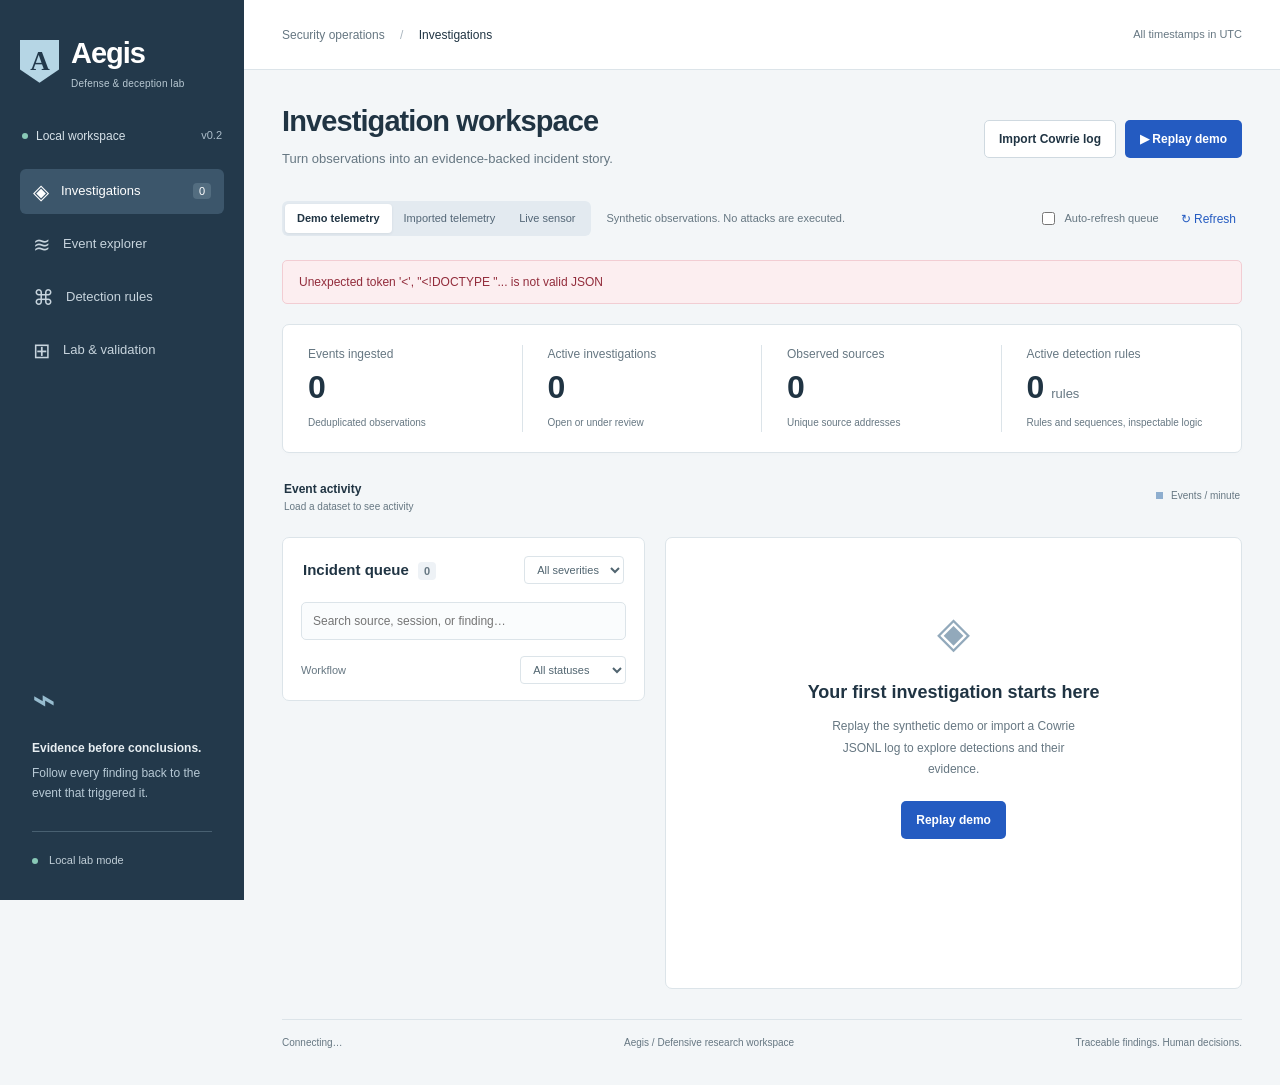
==== templates/index.html @ aaf6a23e "Aegis 2.0 phase 2: canonical events, findings contract, sequences, fusion - Canonical schema 2 check" ====
<!doctype html>
<html lang="en">
<head>
  <meta charset="utf-8"><meta name="viewport" content="width=device-width, initial-scale=1">
  <meta name="csrf-token" content="{{ csrf }}">
  <title>Aegis · Investigation workspace</title>
  <link rel="stylesheet" href="/static/style.css"><script src="/static/app.js" defer></script>
</head>
<body>
  <a class="skip-link" href="#page-title">Skip to workspace</a>
  <aside class="sidebar">
    <a class="brand" href="/" aria-label="Aegis home"><span class="brand-mark">A</span><span>Aegis<small>Defense & deception lab</small></span></a>
    <div class="workspace"><span class="status-dot"></span> Local workspace <span class="version">v0.2</span></div>
    <nav aria-label="Main navigation">
      <button class="nav-item active" data-view="incidents"><span aria-hidden="true">◈</span> Investigations <span id="nav-count" class="nav-count">0</span></button>
      <button class="nav-item" data-view="events"><span aria-hidden="true">≋</span> Event explorer</button>
      <button class="nav-item" data-view="rules"><span aria-hidden="true">⌘</span> Detection rules</button>
      <button class="nav-item" data-view="lab"><span aria-hidden="true">⊞</span> Lab & validation</button>
    </nav>
    <div class="sidebar-bottom"><div class="sensor-icon">⌁</div><strong>Evidence before conclusions.</strong><p>Follow every finding back to the event that triggered it.</p><div class="local-label"><span class="status-dot"></span> Local lab mode</div></div>
  </aside>
  <main>
    <header class="topbar"><span>Security operations <span class="slash">/</span> <strong id="breadcrumb">Investigations</strong></span><span class="timezone">All timestamps in UTC</span></header>
    <div class="page">
      <div class="page-heading"><div><h1 id="page-title" tabindex="-1">Investigation workspace</h1><p id="page-subtitle">Turn observations into an evidence-backed incident story.</p></div><div class="actions"><label class="button secondary" for="file-input">Import Cowrie log</label><input id="file-input" type="file" accept=".jsonl,.json,.log" class="file-input"><button id="replay" class="button primary">▶ Replay demo</button></div></div>
      <div class="dataset-bar"><div class="segmented" role="group" aria-label="Telemetry dataset"><button class="selected" data-source="demo">Demo telemetry</button><button data-source="imported">Imported telemetry</button><button data-source="live">Live sensor</button></div><span id="dataset-note">Synthetic observations. No attacks are executed.</span><label class="live-toggle"><input id="live-refresh" type="checkbox"> Auto-refresh queue</label><button id="refresh" class="text-button">↻ Refresh</button></div>
      <div id="notice" role="status" aria-live="polite" hidden></div>
      <section class="metrics" aria-label="Dataset overview"><div><span>Events ingested</span><strong id="metric-events">0</strong><small>Deduplicated observations</small></div><div><span>Active investigations</span><strong id="metric-open">0</strong><small>Open or under review</small></div><div><span>Observed sources</span><strong id="metric-sources">0</strong><small>Unique source addresses</small></div><div><span>Active detection rules</span><strong id="metric-rules">0 <em>rules</em></strong><small>Rules and sequences, inspectable logic</small></div></section>
      <section id="view-incidents" class="view">
        <div class="activity-strip"><div><strong>Event activity</strong><small id="activity-label">Load a dataset to see activity</small></div><div id="activity" aria-label="Events per minute"></div><span class="legend"><i></i> Events / minute</span></div>
        <div class="investigation-layout"><section class="queue panel"><div class="panel-heading"><h2>Incident queue <span id="incident-count">0</span></h2><select id="severity" aria-label="Filter severity"><option value="all">All severities</option><option value="high">High</option><option value="medium">Medium</option><option value="low">Low</option></select></div><div class="search-wrap"><input id="incident-search" type="search" placeholder="Search source, session, or finding…" aria-label="Search incidents"></div><div class="queue-filter"><label for="workflow-filter">Workflow</label><select id="workflow-filter"><option value="all">All statuses</option><option value="open">Open</option><option value="investigating">Investigating</option><option value="resolved">Resolved</option><option value="false_positive">False positive</option></select></div><div id="incident-list"></div></section><section id="incident-detail" class="detail panel" aria-label="Incident detail"><div class="empty"><span class="empty-symbol">◈</span><h2>Your first investigation starts here</h2><p>Replay the synthetic demo or import a Cowrie JSONL log to explore detections and their evidence.</p><button class="button primary" id="empty-replay">Replay demo</button></div></section></div>
      </section>
      <section id="view-events" class="view panel" hidden><div class="panel-heading"><div><h2>Event explorer</h2><p id="event-count"></p></div><input id="event-search" type="search" maxlength="200" placeholder="Search event data…" aria-label="Search events"></div><div class="table-scroll"><table><thead><tr><th>Timestamp (UTC)</th><th>Source / session</th><th>Event</th><th>Observation</th></tr></thead><tbody id="event-rows"></tbody></table></div><div class="pagination"><label>Per page <select id="page-size"><option>25</option><option selected>50</option><option>100</option></select></label><span id="page-info">Page 1 of 1</span><button id="prev-page" class="button secondary" disabled>Previous</button><button id="next-page" class="button secondary" disabled>Next</button></div></section>
      <section id="view-rules" class="view" hidden><div class="section-intro"><h2>Detection logic you can inspect</h2><p>Candidate ATT&CK mappings describe observed activity. Rule severity is a triage priority, not a probability.</p></div><div id="rule-list"></div></section>
      <section id="view-lab" class="view" hidden><div class="lab-grid"><article class="panel lab-card"><span class="lab-icon">▷</span><h2>Repeatable validation</h2><p>The demo contains 18 synthetic events across five sessions: three expected to trigger rules and two expected to remain quiet.</p><button id="validate" class="button primary">Replay & evaluate</button><div id="evaluation"><p class="muted">Run the demo to inspect session-level results.</p></div></article><article class="panel lab-card"><span class="lab-icon">⌁</span><h2>Telemetry connection</h2><dl><dt>Format</dt><dd>Cowrie JSONL</dd><dt>Ingestion</dt><dd>File import (atomic) or live log collector (checkpointed)</dd><dt>Collector</dt><dd id="collector-status">Not configured</dd><dt>Storage</dt><dd id="storage-status">Checking…</dd><dt>Evidence chain</dt><dd id="chain-status">Not checked</dd><dt>AI analyst</dt><dd id="ai-status">Not configured</dd></dl><p>Import supports up to 5,000 lines and 2 MB per file. Invalid imports are rejected atomically; the live collector quarantines invalid lines and continues. Original records, including attempted passwords, are kept only as hash-chained raw evidence and are never displayed or exported.</p></article></div><article class="panel lab-card limits"><div class="panel-heading check-heading"><h2>Detection regression checks</h2><span id="check-summary" class="check-summary">Not run</span></div><p>Thresholds, time windows, source separation, and benign lookalikes. Synthetic checks validate logic; they do not establish field accuracy.</p><div id="check-results"></div></article><article class="panel lab-card limits"><h2>What this version can establish</h2><p>Aegis detects patterns in recorded honeypot activity. It does not establish production compromise, malware execution, or C2. The synthetic evaluation checks pipeline behavior; it does not measure real-world accuracy.</p><p>Reports are generated from rules by default. When a local model is configured, its draft is displayed separately for analyst review.</p></article></section>
      <footer><span id="sync-status" role="status">Connecting…</span><span>Aegis / Defensive research workspace</span><span>Traceable findings. Human decisions.</span></footer>
    </div>
  </main>
<dialog id="event-dialog" aria-labelledby="event-dialog-title"><div class="panel-heading"><h2 id="event-dialog-title">Event evidence</h2><button id="close-event" class="button secondary">Close</button></div><p class="dialog-caption">Normalized observation retained by Aegis. Fields excluded at ingestion are not included.</p><pre id="event-json"></pre></dialog>
</body>
</html>
---- static/style.css ----
:root {
  --nav:#23394b;
  --nav-muted:#a9bac7;
  --ink:#203443;
  --muted:#667782;
  --paper:#f3f6f8;
  --line:#dce4e9;
  --blue:#245bc1;
  --teal:#238375;
  --red:#ae4150;
  --amber:#976112
}
* {
  box-sizing:border-box
}
body {
  margin:0;
  background:var(--paper);
  color:var(--ink);
  font:14px/1.5 'Segoe UI',Arial,sans-serif
}
button,input,select {
  font:inherit
}
button,a,label.button {
  touch-action:manipulation
}
button {
  cursor:pointer
}
a {
  color:var(--blue)
}
button:focus-visible,a:focus-visible,input:focus-visible,select:focus-visible,label.button:focus-within {
  outline:3px solid #7aacf4;
  outline-offset:3px
}
button:disabled {
  cursor:wait;
  opacity:.6
}
[hidden] {
  display:none!important
}
.sidebar {
  position:fixed;
  inset:0 auto 0 0;
  width:244px;
  background:var(--nav);
  color:white;
  display:flex;
  flex-direction:column;
  padding:32px 20px
}
.brand {
  display:flex;
  gap:12px;
  align-items:center;
  color:white;
  text-decoration:none;
  font-size:29px;
  font-weight:650;
  letter-spacing:-1px
}
.brand-mark {
  height:43px;
  width:39px;
  display:grid;
  place-items:center;
  background:#b6d6e5;
  color:var(--nav);
  clip-path:polygon(0 0,100% 0,100% 69%,50% 100%,0 69%);
  font:700 27px Georgia,serif
}
.brand small {
  display:block;
  font-size:10px;
  letter-spacing:.2px;
  font-weight:400;
  color:#b9c9d3
}
.workspace {
  margin:36px 2px 24px;
  display:flex;
  align-items:center;
  gap:8px;
  font-size:12px;
  color:#d6e1e8
}
.status-dot {
  display:inline-block;
  width:6px;
  height:6px;
  border-radius:50%;
  background:#89c9b7
}
.version {
  margin-left:auto;
  color:#adbecb;
  font-size:11px
}
nav {
  display:grid;
  gap:8px
}
.nav-item {
  border:0;
  background:none;
  color:#c7d4dd;
  display:flex;
  align-items:center;
  gap:12px;
  padding:12px 13px;
  border-radius:6px;
  text-align:left;
  font-size:13px
}
.nav-item>span:first-child {
  font-size:21px;
  line-height:1
}
.nav-item:hover {
  background:#304a60
}
.nav-item.active {
  background:#3c566b;
  color:white
}
.nav-count {
  margin-left:auto;
  background:#536d80;
  border-radius:4px;
  font-size:11px;
  padding:0 6px
}
.sidebar-bottom {
  margin-top:auto;
  padding:30px 12px 0;
  color:#c0ced7
}
.sidebar-bottom strong {
  display:block;
  font-size:12px;
  color:#e7eef2
}
.sidebar-bottom p {
  font-size:12px;
  line-height:1.7
}
.sensor-icon {
  font-size:40px;
  color:#97bccf;
  margin-bottom:10px
}
.local-label {
  border-top:1px solid #486071;
  margin-top:27px;
  padding-top:20px;
  font-size:11px
}
.local-label .status-dot {
  margin-right:8px
}
main {
  margin-left:244px
}
.topbar {
  height:70px;
  background:#fff;
  border-bottom:1px solid var(--line);
  display:flex;
  align-items:center;
  justify-content:space-between;
  padding:0 38px;
  font-size:12px;
  color:var(--muted)
}
.topbar strong {
  color:var(--ink);
  font-weight:500
}
.slash {
  padding:0 12px;
  color:#a9b5be
}
.timezone {
  font-size:11px
}
.page {
  padding:34px 38px 20px;
  max-width:1720px;
  margin:auto
}
.page-heading {
  display:flex;
  justify-content:space-between;
  align-items:center;
  gap:20px;
  margin-bottom:27px
}
h1 {
  font-size:29px;
  line-height:1.2;
  font-weight:650;
  letter-spacing:-.9px;
  margin:0 0 10px
}
h2 {
  font-size:15px;
  font-weight:650;
  margin:0
}
p {
  color:var(--muted);
  margin:6px 0;
  max-width:78ch
}
.page-heading p {
  font-size:13px
}
.actions {
  display:flex;
  gap:9px;
  align-items:center
}
.button {
  display:inline-flex;
  align-items:center;
  justify-content:center;
  border:1px solid transparent;
  border-radius:5px;
  padding:9px 14px;
  text-decoration:none;
  font-size:12px;
  font-weight:600;
  white-space:nowrap
}
.primary {
  color:white;
  background:var(--blue)
}
.primary:hover {
  background:#184da9
}
.secondary {
  background:white;
  border-color:#cfd9e0;
  color:var(--ink);
  cursor:pointer
}
.secondary:hover {
  background:#f3f7fa
}
.file-input {
  position:absolute;
  width:1px;
  height:1px;
  opacity:0;
  overflow:hidden
}
.actions:has(.file-input:focus-visible) label {
  outline:3px solid #7aacf4
}
.dataset-bar {
  display:flex;
  align-items:center;
  gap:16px;
  margin-bottom:24px;
  font-size:11px;
  color:var(--muted)
}
.segmented {
  display:flex;
  padding:3px;
  background:#e3eaf0;
  border-radius:6px
}
.segmented button {
  border:0;
  padding:6px 12px;
  background:none;
  color:#536676;
  border-radius:4px;
  font-size:11px;
  white-space:nowrap
}
.segmented button.selected {
  background:white;
  box-shadow:0 1px 3px #20344315;
  color:var(--ink);
  font-weight:600
}
.text-button {
  border:0;
  background:none;
  color:var(--blue);
  padding:6px;
  font-size:12px
}
.dataset-bar>.text-button {
  margin-left:auto
}
.metrics {
  display:grid;
  grid-template-columns:repeat(4,1fr);
  background:white;
  border:1px solid var(--line);
  border-radius:7px;
  padding:20px 0;
  margin-bottom:24px
}
.metrics>div {
  padding:0 25px;
  border-right:1px solid var(--line)
}
.metrics>div:last-child {
  border:0
}
.metrics span {
  display:block;
  font-size:12px;
  color:var(--muted)
}
.metrics strong {
  display:block;
  font-size:32px;
  line-height:1.5;
  font-weight:600;
  letter-spacing:-1px;
  font-variant-numeric:tabular-nums
}
.metrics em {
  font-style:normal;
  font-size:13px;
  font-weight:400;
  color:var(--muted);
  letter-spacing:0
}
.metrics small {
  color:var(--muted);
  font-size:10px
}
.activity-strip {
  display:flex;
  align-items:center;
  gap:24px;
  padding:0 2px 22px
}
.activity-strip strong {
  font-size:12px
}
.activity-strip small {
  display:block;
  font-size:10px;
  color:var(--muted)
}
#activity {
  height:38px;
  display:flex;
  align-items:end;
  gap:5px;
  flex:1
}
#activity .bar {
  background:#8eaecf;
  border-radius:2px 2px 0 0;
  flex:1;
  min-width:2px;
  max-width:65px
}
.legend {
  font-size:10px;
  color:var(--muted)
}
.legend i {
  display:inline-block;
  height:7px;
  width:7px;
  background:#8eaecf;
  margin-right:5px
}
.investigation-layout {
  display:grid;
  grid-template-columns:minmax(270px, .85fr) minmax(0,1.35fr);
  gap:20px;
  align-items:start
}
.panel {
  background:white;
  border:1px solid var(--line);
  border-radius:7px;
  overflow:hidden
}
.panel-heading {
  display:flex;
  align-items:center;
  justify-content:space-between;
  padding:18px 20px;
  gap:12px
}
.panel-heading h2>span {
  display:inline-block;
  margin-left:5px;
  font-size:11px;
  background:#eef2f6;
  border-radius:4px;
  padding:1px 6px;
  color:var(--muted)
}
select {
  background:#fff;
  color:#516570;
  border:1px solid var(--line);
  border-radius:4px;
  padding:6px 8px;
  font-size:11px
}
input[type=search] {
  border:1px solid var(--line);
  border-radius:5px;
  padding:9px 11px;
  font-size:12px;
  color:var(--ink);
  background:#fafcfd;
  min-width:0
}
.search-wrap {
  padding:0 18px 16px
}
.search-wrap input {
  width:100%
}
.incident-item {
  background:#fff;
  border:0;
  border-top:1px solid #e5ebef;
  text-align:left;
  width:100%;
  padding:19px 21px;
  display:block;
  border-left:3px solid transparent
}
.incident-item:hover {
  background:#f7faff
}
.incident-item.selected {
  background:#eef4fc;
  border-left-color:var(--blue)
}
.incident-top {
  display:flex;
  align-items:center;
  justify-content:space-between;
  gap:8px
}
.pill {
  display:inline-flex;
  align-items:center;
  font-size:10px;
  font-weight:600;
  padding:3px 8px;
  border-radius:4px;
  white-space:nowrap
}
.pill.high {
  background:#fbeaec;
  color:#a13949
}
.pill.medium {
  background:#fff1d7;
  color:#85530e
}
.pill.low {
  background:#e9f1fc;
  color:#345e99
}
.incident-time {
  font-size:10px;
  color:var(--muted)
}
.incident-item h3 {
  font-size:13px;
  font-weight:600;
  line-height:1.5;
  margin:11px 0 8px;
  color:var(--ink)
}
.incident-meta {
  display:flex;
  justify-content:space-between;
  color:var(--muted);
  font-size:11px;
  gap:8px
}
.incident-bottom {
  display:flex;
  align-items:center;
  justify-content:space-between;
  margin-top:12px;
  font-size:10px;
  color:#536c7e
}
.detail {
  min-height:452px
}
.detail-heading {
  padding:22px 24px 19px;
  border-bottom:1px solid var(--line)
}
.detail-heading .eyeline {
  display:flex;
  align-items:center;
  gap:8px;
  margin-bottom:12px
}
.case-id {
  font-size:10px;
  color:var(--muted);
  margin-left:auto
}
.detail-heading h2 {
  font-size:20px;
  letter-spacing:-.4px;
  line-height:1.4;
  margin-bottom:10px
}
.detail-meta {
  display:flex;
  gap:18px;
  color:var(--muted);
  font-size:11px;
  flex-wrap:wrap
}
.detail-meta strong {
  font-weight:500;
  color:var(--ink)
}
.detail-actions {
  display:flex;
  gap:8px;
  margin-top:18px;
  flex-wrap:wrap;
  align-items:center
}
.detail-actions select {
  padding:8px
}
.detail-body {
  padding:22px 24px
}
.section-label {
  font-size:12px;
  margin:0 0 13px;
  font-weight:650;
  display:flex;
  align-items:center;
  justify-content:space-between
}
.section-label span {
  font-size:10px;
  color:var(--muted);
  font-weight:400
}
.finding {
  background:#f5f8fb;
  border-radius:5px;
  padding:13px 15px;
  margin:9px 0;
  border-left:2px solid #9cb5ce
}
.finding strong {
  font-size:12px;
  font-weight:600
}
.finding p {
  font-size:11px;
  line-height:1.7
}
.finding-links {
  display:flex;
  align-items:center;
  gap:8px;
  margin-top:6px;
  flex-wrap:wrap
}
.technique {
  font-size:10px;
  text-decoration:none;
  color:#45689a;
  background:#e8eef6;
  padding:2px 6px;
  border-radius:3px
}
.evidence-link {
  font-size:10px;
  color:#466f96
}
.timeline-title {
  margin-top:25px
}
.timeline {
  margin-top:18px
}
.timeline-event {
  position:relative;
  display:grid;
  grid-template-columns:61px 1fr;
  gap:14px;
  padding:0 0 22px
}
.timeline-event:before {
  content:'';
  position:absolute;
  top:6px;
  bottom:-6px;
  left:66px;
  width:1px;
  background:#dde6ed
}
.timeline-event:last-child:before {
  display:none
}
.timeline-event:after {
  content:'';
  position:absolute;
  left:63px;
  top:5px;
  width:7px;
  height:7px;
  border:2px solid white;
  background:#80a1be;
  border-radius:50%
}
.timeline-event:target {
  background:#fff3d7;
  outline:4px solid #fff3d7;
  border-radius:3px
}
.timeline-event time {
  font-size:10px;
  color:var(--muted);
  font-variant-numeric:tabular-nums
}
.timeline-event strong {
  font-size:11px;
  font-weight:600;
  display:block
}
.timeline-event code {
  display:block;
  font:11px/1.6 'Cascadia Code','DejaVu Sans Mono',monospace;
  color:#476277;
  margin-top:4px;
  white-space:pre-wrap;
  overflow-wrap:anywhere
}
.evidence-id {
  font-size:9px;
  color:var(--muted);
  display:block;
  margin-top:5px;
  overflow-wrap:anywhere
}
.report-note {
  font-size:11px;
  background:#eef6f3;
  color:#3d6c60;
  border-radius:5px;
  padding:12px 14px;
  margin-top:18px
}
.empty {
  padding:62px 28px;
  text-align:center
}
.empty-symbol {
  font-size:43px;
  color:#92a9bb
}
.empty h2 {
  margin:15px 0 10px;
  font-size:18px
}
.empty p {
  font-size:12px;
  max-width:38ch;
  margin:0 auto 20px;
  line-height:1.8
}
.empty.compact {
  padding:36px 20px
}
.table-scroll {
  overflow:auto
}
table {
  width:100%;
  border-collapse:collapse;
  text-align:left;
  font-size:12px
}
th {
  background:#f6f8fa;
  color:var(--muted);
  font-size:11px;
  font-weight:500;
  white-space:nowrap
}
td,th {
  padding:13px 20px;
  border-top:1px solid var(--line);
  vertical-align:top
}
td small {
  display:block;
  color:var(--muted);
  font-size:10px
}
td:last-child {
  max-width:350px;
  overflow-wrap:anywhere
}
.section-intro {
  margin-bottom:22px
}
.section-intro p {
  font-size:12px;
  margin-top:8px
}
.rule-row {
  padding:20px 22px;
  background:white;
  border:1px solid var(--line);
  border-radius:6px;
  margin-bottom:12px;
  display:flex;
  gap:20px;
  align-items:start
}
.rule-id {
  font:11px monospace;
  min-width:70px;
  color:var(--blue);
  padding-top:3px
}
.rule-row h3 {
  font-size:14px;
  margin:0 0 8px
}
.rule-row p {
  font-size:12px
}
.rule-row>.pill {
  margin-left:auto
}
.lab-grid {
  display:grid;
  grid-template-columns:1fr 1fr;
  gap:20px
}
.lab-card {
  padding:26px
}
.lab-card h2 {
  font-size:18px;
  margin:7px 0 12px
}
.lab-card p {
  font-size:12px;
  line-height:1.8;
  margin:10px 0 20px
}
.lab-icon {
  font-size:29px;
  color:var(--blue)
}
.lab-card dl {
  display:grid;
  grid-template-columns:100px 1fr;
  gap:12px;
  font-size:12px;
  margin:20px 0
}
.lab-card dt {
  color:var(--muted)
}
.lab-card dd {
  margin:0
}
.limits {
  margin-top:20px
}
.evaluation-grid {
  display:grid;
  grid-template-columns:1fr 1fr;
  gap:8px;
  margin-top:22px
}
.evaluation-grid>div {
  background:#eff5fa;
  padding:13px;
  font-size:11px;
  border-radius:4px
}
.evaluation-grid strong {
  font-size:24px;
  display:block;
  color:var(--blue)
}
.ai-draft {
  margin-top:20px;
  border:1px solid #b7cde7;
  padding:16px;
  border-radius:5px
}
.ai-draft pre {
  font:12px/1.8 'Segoe UI',sans-serif;
  white-space:pre-wrap;
  overflow-wrap:anywhere
}
.ai-draft h3 {
  font-size:12px;
  margin:0
}
footer {
  display:flex;
  justify-content:space-between;
  color:var(--muted);
  font-size:10px;
  margin-top:30px;
  padding:15px 0;
  border-top:1px solid var(--line)
}
#notice {
  background:#e7f2ed;
  border:1px solid #c4ddd1;
  color:#315e4c;
  padding:12px 16px;
  font-size:12px;
  border-radius:5px;
  margin-bottom:20px
}
#notice.error {
  background:#fceef0;
  border-color:#f2cdd3;
  color:#922c3b
}
.muted {
  color:var(--muted)
}
@media(min-width:1600px) {
  .investigation-layout {
    grid-template-columns:400px 1fr
  }
  .timeline-event {
    padding-bottom:25px
  }
}
@media(max-width:1150px) {
  .sidebar {
    width:210px;
    padding:28px 14px
  }
  main {
    margin-left:210px
  }
  .page {
    padding:25px 24px
  }
  .topbar {
    padding:0 24px
  }
  .page-heading {
    align-items:start;
    flex-direction:column
  }
  .metrics>div {
    padding:0 16px
  }
  .dataset-bar {
    flex-wrap:wrap;
    gap:10px
  }
  .investigation-layout {
    grid-template-columns:minmax(230px,.85fr) minmax(0,1.15fr)
  }
  .detail-heading,.detail-body {
    padding:20px 17px
  }
  .panel-heading {
    padding:16px
  }
  .incident-item {
    padding:16px
  }
  .legend {
    display:none
  }
}
@media(max-width:850px) {
  .sidebar {
    width:76px;
    padding:24px 12px
  }
  .brand {
    justify-content:center
  }
  .brand>span:last-child,.workspace,.nav-item>span:not(:first-child),.sidebar-bottom {
    display:none
  }
  nav {
    margin-top:36px
  }
  .nav-item {
    font-size:0;
    justify-content:center;
    padding:14px 8px
  }
  .nav-item>span:first-child {
    font-size:24px
  }
  .nav-item {
    gap:0
  }
  main {
    margin-left:76px
  }
  .investigation-layout {
    grid-template-columns:1fr
  }
  .queue #incident-list {
    max-height:330px;
    overflow:auto
  }
  .metrics small {
    display:none
  }
  .metrics strong {
    font-size:27px
  }
  .lab-grid {
    grid-template-columns:1fr
  }
}
@media(max-width:520px) {
  .sidebar {
    position:static;
    width:auto;
    padding:16px 20px;
    display:flex;
    flex-direction:row;
    align-items:center;
    justify-content:space-between
  }
  .brand-mark {
    width:29px;
    height:32px;
    font-size:21px
  }
  nav {
    display:flex;
    margin:0;
    gap:7px
  }
  .nav-item {
    padding:9px 12px
  }
  .nav-item>span:first-child {
    font-size:20px
  }
  main {
    margin:0
  }
  .topbar {
    height:48px;
    padding:0 20px
  }
  .timezone {
    display:none
  }
  .page {
    padding:24px 16px
  }
  h1 {
    font-size:25px
  }
  .page-heading {
    gap:17px
  }
  .page-heading p {
    font-size:12px
  }
  .metrics {
    grid-template-columns:1fr 1fr;
    gap:20px 0
  }
  .metrics>div:nth-child(2) {
    border-right:0
  }
  .metrics span {
    font-size:11px
  }
  .dataset-bar>#dataset-note {
    order:3;
    flex-basis:100%
  }
  .segmented button {
    padding:6px 9px
  }
  .activity-strip {
    gap:16px
  }
  .activity-strip small {
    max-width:120px
  }
  .panel-heading {
    flex-wrap:wrap
  }
  footer {
    gap:15px
  }
  .detail-actions {
    gap:6px
  }
  .rule-row {
    gap:10px;
    padding:16px;
    flex-wrap:wrap
  }
  .rule-id {
    min-width:65px
  }
  .rule-row>div:nth-child(2) {
    flex:1
  }
  .table-scroll {
    max-width:100%
  }
  .detail-meta {
    gap:8px
  }
  .case-id {
    font-size:9px
  }
}
/* Investigation workflow and evidence inspection. */
.skip-link {
  position:fixed;
  top:-100px;
  left:16px;
  z-index:20;
  background:white;
  color:var(--blue);
  padding:12px 18px;
  border-radius:5px
}
.skip-link:focus {
  top:12px
}
.sidebar-bottom p {
  color:#b7c9d5
}
.live-toggle {
  display:inline-flex;
  align-items:center;
  gap:6px;
  white-space:nowrap;
  margin-left:auto;
  cursor:pointer
}
.live-toggle input {
  accent-color:var(--blue)
}
.dataset-bar>.text-button {
  margin-left:0
}
.queue-filter {
  display:flex;
  align-items:center;
  justify-content:space-between;
  padding:0 18px 16px;
  font-size:11px;
  color:var(--muted)
}
.workflow-state {
  border:1px solid #cbd9e5;
  border-radius:12px;
  padding:2px 8px;
  background:white;
  color:#4b6476
}
.workflow-state.resolved {
  background:#edf6f1;
  color:#32644f;
  border-color:#cce1d5
}
.workflow-state.investigating {
  background:#e7effb;
  color:#345c95;
  border-color:#c8d8ee
}
.case-summary {
  display:flex;
  gap:18px;
  flex-wrap:wrap;
  margin-top:16px;
  color:var(--muted);
  font-size:10px
}
.case-summary strong {
  font-size:12px;
  color:var(--ink);
  font-weight:600
}
.event-link {
  border:0;
  background:none;
  color:#315c87;
  padding:0;
  text-align:left;
  line-height:1.5;
  font-size:12px;
  font-weight:600
}
.event-link:hover {
  text-decoration:underline;
  text-underline-offset:3px
}
.timeline-event .event-link {
  font-size:11px
}
.analyst-section {
  border-top:1px solid var(--line);
  padding-top:23px;
  margin-top:5px
}
#note-form label {
  font-size:11px;
  display:block;
  margin-bottom:7px;
  color:var(--muted)
}
textarea {
  font:12px/1.7 'Segoe UI',Arial,sans-serif;
  color:var(--ink);
  width:100%;
  border:1px solid #ccd9e3;
  border-radius:5px;
  background:#fafcfe;
  padding:11px 12px;
  resize:vertical;
  min-height:90px
}
textarea:focus-visible {
  outline:3px solid #7aacf4;
  outline-offset:2px
}
.note-actions {
  display:flex;
  justify-content:space-between;
  align-items:center;
  gap:10px;
  margin-top:9px
}
.note-actions small {
  font-size:10px;
  color:var(--muted)
}
.analyst-entry {
  padding:14px 0;
  border-bottom:1px solid #e7edf2
}
.analyst-entry>div {
  display:flex;
  justify-content:space-between;
  gap:10px;
  flex-wrap:wrap
}
.analyst-entry strong {
  font-size:11px;
  font-weight:600
}
.analyst-entry time {
  font-size:10px;
  color:var(--muted)
}
.analyst-entry p {
  font-size:12px;
  white-space:pre-wrap;
  overflow-wrap:anywhere;
  color:#425c6f;
  margin:7px 0 0
}
.analyst-entry.status p {
  font-size:11px
}
.activity-empty {
  font-size:11px;
  margin:20px 0
}
.pagination {
  display:flex;
  align-items:center;
  justify-content:flex-end;
  gap:12px;
  padding:17px 20px;
  border-top:1px solid var(--line);
  font-size:11px;
  color:var(--muted)
}
.pagination>label {
  margin-right:auto;
  display:flex;
  gap:8px;
  align-items:center
}
.pagination .button:disabled {
  cursor:default;
  opacity:.45
}
.table-empty {
  text-align:center;
  padding:40px 20px
}
.check-heading {
  padding:0;
  flex-wrap:wrap
}
.check-heading h2 {
  margin:0
}
.check-summary {
  font-size:12px;
  background:#e6f3ed;
  color:#2f6753;
  padding:5px 10px;
  border-radius:4px
}
.check-row {
  display:flex;
  align-items:center;
  gap:12px;
  padding:11px 0;
  border-top:1px solid #e6edf1;
  font-size:12px
}
.check-row>span:last-child {
  margin-left:auto;
  font-size:11px;
  color:var(--muted)
}
.check-icon {
  font-size:14px
}
.check-icon.pass {
  color:#27775e
}
.check-icon.fail {
  color:var(--red)
}
dialog {
  max-width:min(720px,calc(100vw - 32px));
  width:720px;
  border:1px solid #c5d3df;
  border-radius:9px;
  padding:0;
  box-shadow:0 18px 80px #112a4140;
  color:var(--ink)
}
dialog::backdrop {
  background:#1a304d80
}
dialog pre {
  font:12px/1.8 'Cascadia Code','DejaVu Sans Mono',monospace;
  margin:16px 20px 24px;
  padding:18px;
  background:#f1f5f9;
  border-radius:5px;
  white-space:pre-wrap;
  overflow-wrap:anywhere;
  max-height:60vh;
  overflow:auto
}
.dialog-caption {
  font-size:12px;
  padding:0 20px
}
#refresh[aria-busy=true] {
  opacity:.5
}
#analyst-activity {
  max-height:380px;
  overflow:auto;
  margin-top:12px
}
.detail-heading {
  background:#fbfdff
}
.detail-actions .button {
  font-size:11px;
  padding:8px 10px
}
.metrics {
  box-shadow:0 2px 5px #21374a03
}
.queue {
  position:sticky;
  top:20px
}
.queue #incident-list {
  max-height:65vh;
  overflow:auto
}
.nav-item {
  min-height:44px
}
@media(max-width:850px) {
  .queue {
    position:static
  }
  .live-toggle {
    margin-left:0
  }
  .dataset-bar>.text-button {
    margin-left:auto
  }
}
@media(max-width:520px) {
  .pagination {
    gap:8px;
    padding:14px 12px;
    flex-wrap:wrap
  }
  .pagination>label {
    flex-basis:100%
  }
  .note-actions {
    align-items:start
  }
  .case-summary {
    gap:12px
  }
  .queue #incident-list {
    max-height:330px
  }
  footer {
    flex-wrap:wrap
  }
  .live-toggle {
    order:4
  }
  .dataset-bar>.text-button {
    order:4;
    margin-left:auto
  }
  .detail-actions {
    gap:8px
  }
  .detail-actions .button {
    padding:9px 10px
  }
}

.workflow-state.false_positive {
  background:#f4f1ec;
  color:#6b5a3e;
  border-color:#e2d8c6
}
.finding.sequence {
  border-left-color:#7f6bb0
}
.finding-why {
  color:#34495a
}
.finding-why span {
  font-weight:600;
  margin-right:6px
}
.facts {
  margin-top:8px;
  font-size:10px
}
.facts summary {
  cursor:pointer;
  color:#466f96
}
.facts pre {
  white-space:pre-wrap;
  word-break:break-word;
  background:white;
  border:1px solid var(--line);
  border-radius:4px;
  padding:8px;
  margin-top:6px;
  max-height:220px;
  overflow:auto
}
.correlation-note {
  font-size:11px;
  line-height:1.6;
  color:#6b5a3e;
  background:#fbf7ef;
  border-radius:5px;
  padding:9px 12px;
  margin:9px 0
}
.link-tag {
  font-size:9px;
  color:#6b5a3e;
  background:#fbf3e4;
  border-radius:3px;
  padding:1px 5px
}
.rule-id small {
  display:block;
  font-size:9px;
  color:var(--muted);
  font-weight:400;
  margin-top:3px
}
.rule-rationale {
  color:var(--muted)
}
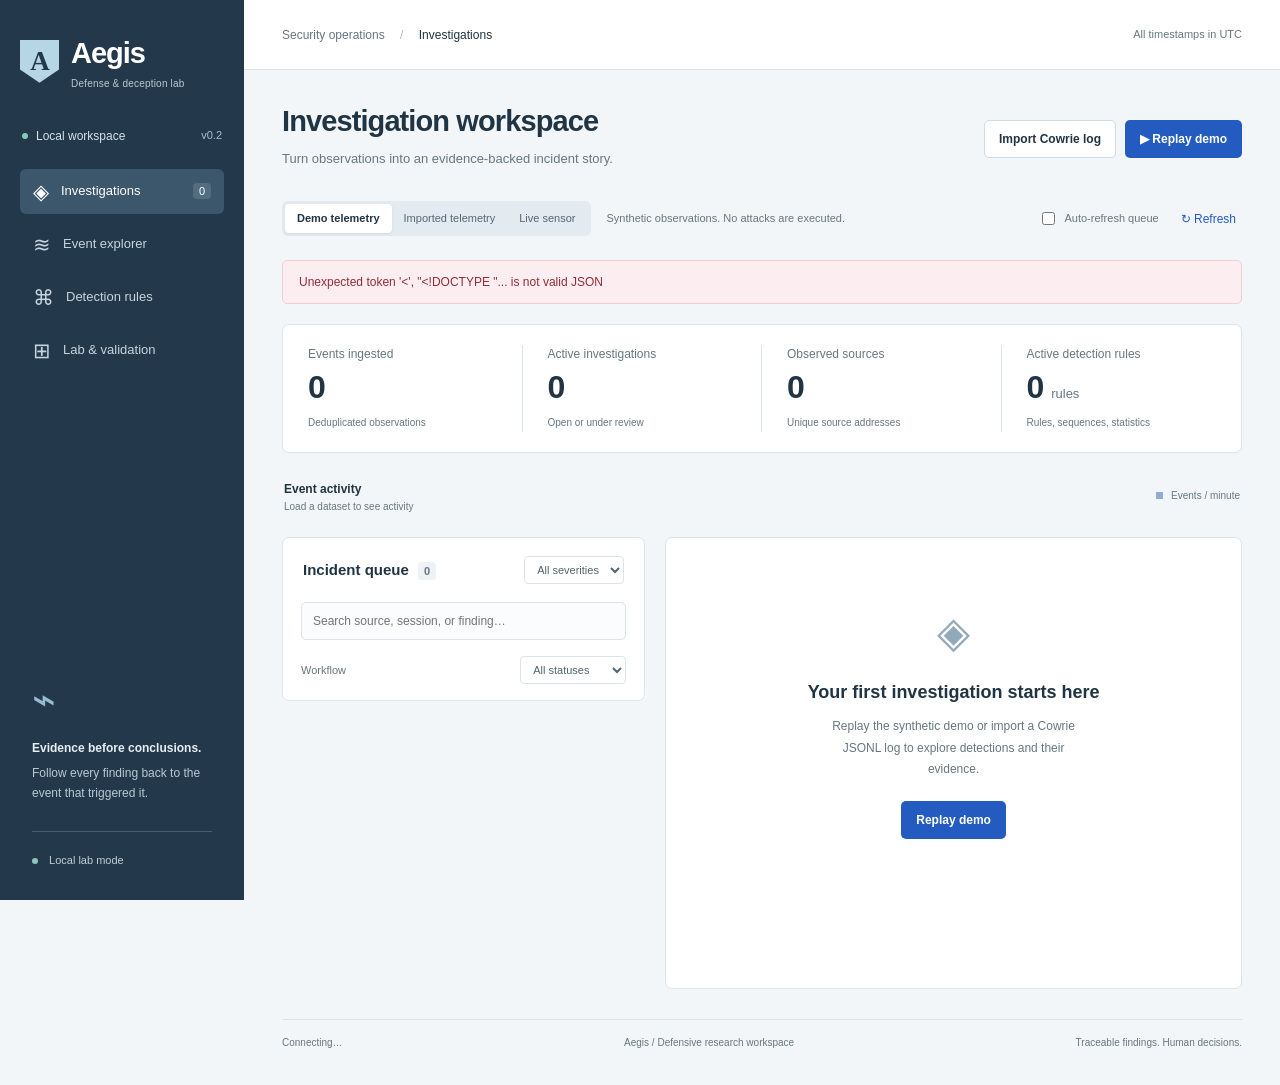
==== commit 9f9e61ad: "Aegis 2.0 phase 3: statistical analytics and offline evaluation - Layer B statistics over each datas" ====
--- a/templates/index.html
+++ b/templates/index.html
@@ -25,14 +25,14 @@
       <div class="page-heading"><div><h1 id="page-title" tabindex="-1">Investigation workspace</h1><p id="page-subtitle">Turn observations into an evidence-backed incident story.</p></div><div class="actions"><label class="button secondary" for="file-input">Import Cowrie log</label><input id="file-input" type="file" accept=".jsonl,.json,.log" class="file-input"><button id="replay" class="button primary">▶ Replay demo</button></div></div>
       <div class="dataset-bar"><div class="segmented" role="group" aria-label="Telemetry dataset"><button class="selected" data-source="demo">Demo telemetry</button><button data-source="imported">Imported telemetry</button><button data-source="live">Live sensor</button></div><span id="dataset-note">Synthetic observations. No attacks are executed.</span><label class="live-toggle"><input id="live-refresh" type="checkbox"> Auto-refresh queue</label><button id="refresh" class="text-button">↻ Refresh</button></div>
       <div id="notice" role="status" aria-live="polite" hidden></div>
-      <section class="metrics" aria-label="Dataset overview"><div><span>Events ingested</span><strong id="metric-events">0</strong><small>Deduplicated observations</small></div><div><span>Active investigations</span><strong id="metric-open">0</strong><small>Open or under review</small></div><div><span>Observed sources</span><strong id="metric-sources">0</strong><small>Unique source addresses</small></div><div><span>Active detection rules</span><strong id="metric-rules">0 <em>rules</em></strong><small>Rules and sequences, inspectable logic</small></div></section>
+      <section class="metrics" aria-label="Dataset overview"><div><span>Events ingested</span><strong id="metric-events">0</strong><small>Deduplicated observations</small></div><div><span>Active investigations</span><strong id="metric-open">0</strong><small>Open or under review</small></div><div><span>Observed sources</span><strong id="metric-sources">0</strong><small>Unique source addresses</small></div><div><span>Active detection rules</span><strong id="metric-rules">0 <em>rules</em></strong><small>Rules, sequences, statistics</small></div></section>
       <section id="view-incidents" class="view">
         <div class="activity-strip"><div><strong>Event activity</strong><small id="activity-label">Load a dataset to see activity</small></div><div id="activity" aria-label="Events per minute"></div><span class="legend"><i></i> Events / minute</span></div>
         <div class="investigation-layout"><section class="queue panel"><div class="panel-heading"><h2>Incident queue <span id="incident-count">0</span></h2><select id="severity" aria-label="Filter severity"><option value="all">All severities</option><option value="high">High</option><option value="medium">Medium</option><option value="low">Low</option></select></div><div class="search-wrap"><input id="incident-search" type="search" placeholder="Search source, session, or finding…" aria-label="Search incidents"></div><div class="queue-filter"><label for="workflow-filter">Workflow</label><select id="workflow-filter"><option value="all">All statuses</option><option value="open">Open</option><option value="investigating">Investigating</option><option value="resolved">Resolved</option><option value="false_positive">False positive</option></select></div><div id="incident-list"></div></section><section id="incident-detail" class="detail panel" aria-label="Incident detail"><div class="empty"><span class="empty-symbol">◈</span><h2>Your first investigation starts here</h2><p>Replay the synthetic demo or import a Cowrie JSONL log to explore detections and their evidence.</p><button class="button primary" id="empty-replay">Replay demo</button></div></section></div>
       </section>
       <section id="view-events" class="view panel" hidden><div class="panel-heading"><div><h2>Event explorer</h2><p id="event-count"></p></div><input id="event-search" type="search" maxlength="200" placeholder="Search event data…" aria-label="Search events"></div><div class="table-scroll"><table><thead><tr><th>Timestamp (UTC)</th><th>Source / session</th><th>Event</th><th>Observation</th></tr></thead><tbody id="event-rows"></tbody></table></div><div class="pagination"><label>Per page <select id="page-size"><option>25</option><option selected>50</option><option>100</option></select></label><span id="page-info">Page 1 of 1</span><button id="prev-page" class="button secondary" disabled>Previous</button><button id="next-page" class="button secondary" disabled>Next</button></div></section>
       <section id="view-rules" class="view" hidden><div class="section-intro"><h2>Detection logic you can inspect</h2><p>Candidate ATT&CK mappings describe observed activity. Rule severity is a triage priority, not a probability.</p></div><div id="rule-list"></div></section>
-      <section id="view-lab" class="view" hidden><div class="lab-grid"><article class="panel lab-card"><span class="lab-icon">▷</span><h2>Repeatable validation</h2><p>The demo contains 18 synthetic events across five sessions: three expected to trigger rules and two expected to remain quiet.</p><button id="validate" class="button primary">Replay & evaluate</button><div id="evaluation"><p class="muted">Run the demo to inspect session-level results.</p></div></article><article class="panel lab-card"><span class="lab-icon">⌁</span><h2>Telemetry connection</h2><dl><dt>Format</dt><dd>Cowrie JSONL</dd><dt>Ingestion</dt><dd>File import (atomic) or live log collector (checkpointed)</dd><dt>Collector</dt><dd id="collector-status">Not configured</dd><dt>Storage</dt><dd id="storage-status">Checking…</dd><dt>Evidence chain</dt><dd id="chain-status">Not checked</dd><dt>AI analyst</dt><dd id="ai-status">Not configured</dd></dl><p>Import supports up to 5,000 lines and 2 MB per file. Invalid imports are rejected atomically; the live collector quarantines invalid lines and continues. Original records, including attempted passwords, are kept only as hash-chained raw evidence and are never displayed or exported.</p></article></div><article class="panel lab-card limits"><div class="panel-heading check-heading"><h2>Detection regression checks</h2><span id="check-summary" class="check-summary">Not run</span></div><p>Thresholds, time windows, source separation, and benign lookalikes. Synthetic checks validate logic; they do not establish field accuracy.</p><div id="check-results"></div></article><article class="panel lab-card limits"><h2>What this version can establish</h2><p>Aegis detects patterns in recorded honeypot activity. It does not establish production compromise, malware execution, or C2. The synthetic evaluation checks pipeline behavior; it does not measure real-world accuracy.</p><p>Reports are generated from rules by default. When a local model is configured, its draft is displayed separately for analyst review.</p></article></section>
+      <section id="view-lab" class="view" hidden><div class="lab-grid"><article class="panel lab-card"><span class="lab-icon">▷</span><h2>Repeatable validation</h2><p>The demo contains 18 synthetic events across five sessions: three expected to trigger rules and two expected to remain quiet.</p><button id="validate" class="button primary">Replay & evaluate</button><div id="evaluation"><p class="muted">Run the demo to inspect session-level results.</p></div></article><article class="panel lab-card"><span class="lab-icon">⌁</span><h2>Telemetry connection</h2><dl><dt>Format</dt><dd>Cowrie JSONL</dd><dt>Ingestion</dt><dd>File import (atomic) or live log collector (checkpointed)</dd><dt>Collector</dt><dd id="collector-status">Not configured</dd><dt>Storage</dt><dd id="storage-status">Checking…</dd><dt>Evidence chain</dt><dd id="chain-status">Not checked</dd><dt>Statistics</dt><dd id="stats-status">Not computed</dd><dt>AI analyst</dt><dd id="ai-status">Not configured</dd></dl><p>Import supports up to 5,000 lines and 2 MB per file. Invalid imports are rejected atomically; the live collector quarantines invalid lines and continues. Original records, including attempted passwords, are kept only as hash-chained raw evidence and are never displayed or exported.</p></article></div><article class="panel lab-card limits"><div class="panel-heading check-heading"><h2>Detection regression checks</h2><span id="check-summary" class="check-summary">Not run</span></div><p>Thresholds, time windows, source separation, and benign lookalikes. Synthetic checks validate logic; they do not establish field accuracy.</p><div id="check-results"></div></article><article class="panel lab-card limits"><div class="panel-heading check-heading"><h2>Statistical baselines</h2><span id="baseline-summary" class="check-summary">Not computed</span></div><p>Baselines use only this dataset's earlier data. Until a metric reaches its minimum sample, it raises nothing. Unusual is not malicious.</p><div id="baseline-results"></div></article><article class="panel lab-card limits"><h2>What this version can establish</h2><p>Aegis detects patterns in recorded honeypot activity. It does not establish production compromise, malware execution, or C2. The synthetic evaluation checks pipeline behavior; it does not measure real-world accuracy.</p><p>Reports are generated from rules by default. When a local model is configured, its draft is displayed separately for analyst review.</p></article></section>
       <footer><span id="sync-status" role="status">Connecting…</span><span>Aegis / Defensive research workspace</span><span>Traceable findings. Human decisions.</span></footer>
     </div>
   </main>
--- a/static/style.css
+++ b/static/style.css
@@ -1421,3 +1421,16 @@
 .rule-rationale {
   color:var(--muted)
 }
+
+.finding.signal {
+  border-left-color:#b9a36b;
+  background:#fbfaf6
+}
+.check-icon.wait {
+  color:#8a7a4f
+}
+
+.check-summary.pending {
+  background:#f4f1ea;
+  color:#6b5a3e
+}
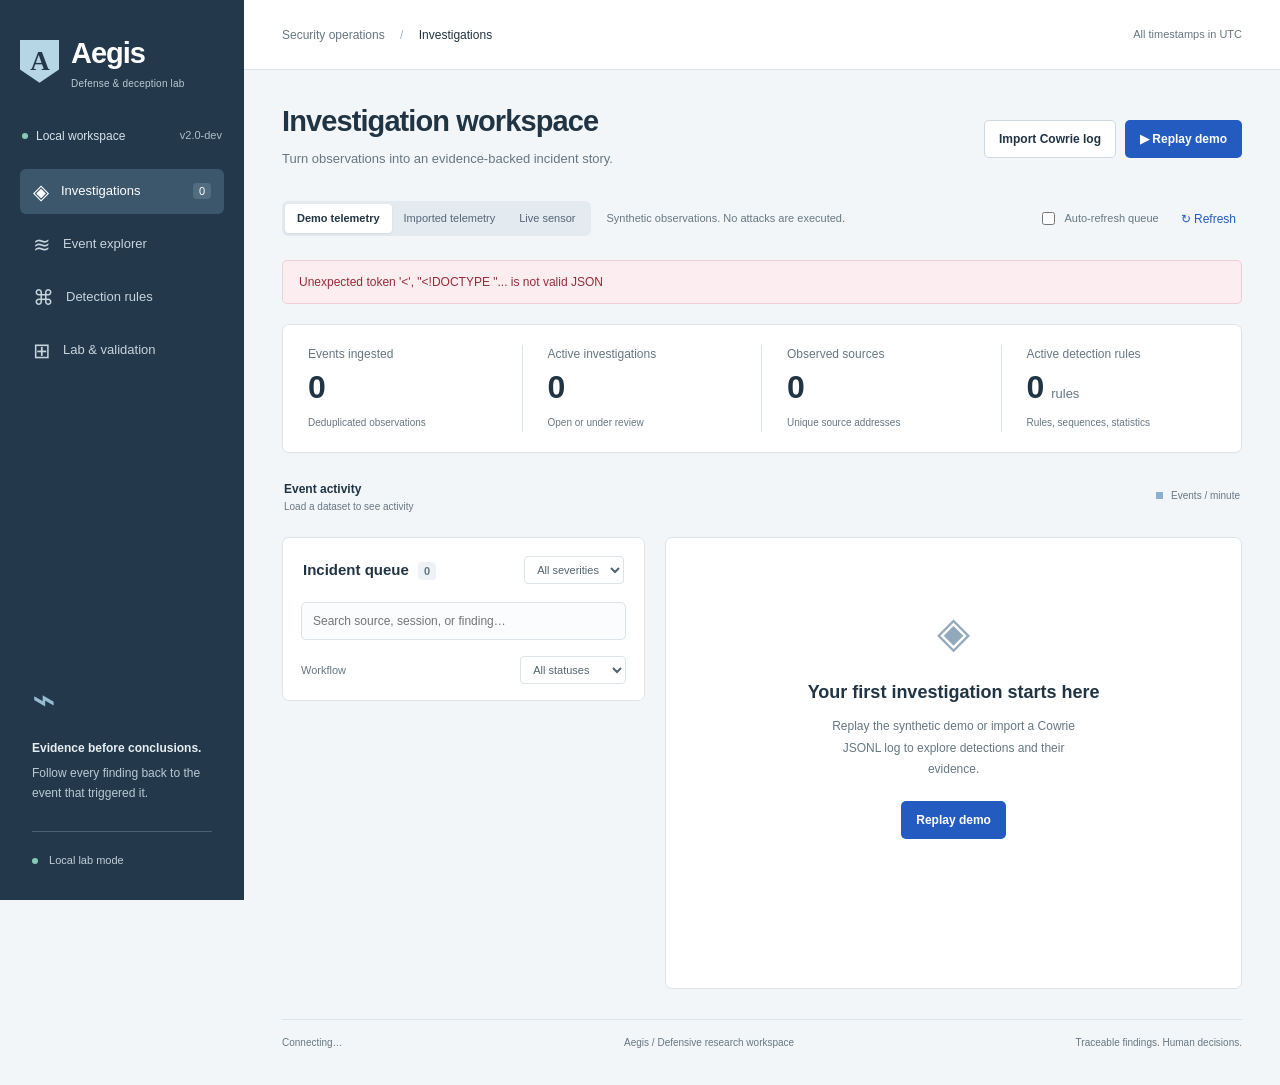
==== commit 99a9fa3a: "Label main as Aegis 2.0 in development The 1.0 lab, including the AWS honeypot deployment, stays on " ====
--- a/templates/index.html
+++ b/templates/index.html
@@ -10,7 +10,7 @@
   <a class="skip-link" href="#page-title">Skip to workspace</a>
   <aside class="sidebar">
     <a class="brand" href="/" aria-label="Aegis home"><span class="brand-mark">A</span><span>Aegis<small>Defense & deception lab</small></span></a>
-    <div class="workspace"><span class="status-dot"></span> Local workspace <span class="version">v0.2</span></div>
+    <div class="workspace"><span class="status-dot"></span> Local workspace <span class="version" title="Aegis 2.0 in development: release gates are still open">v2.0-dev</span></div>
     <nav aria-label="Main navigation">
       <button class="nav-item active" data-view="incidents"><span aria-hidden="true">◈</span> Investigations <span id="nav-count" class="nav-count">0</span></button>
       <button class="nav-item" data-view="events"><span aria-hidden="true">≋</span> Event explorer</button>
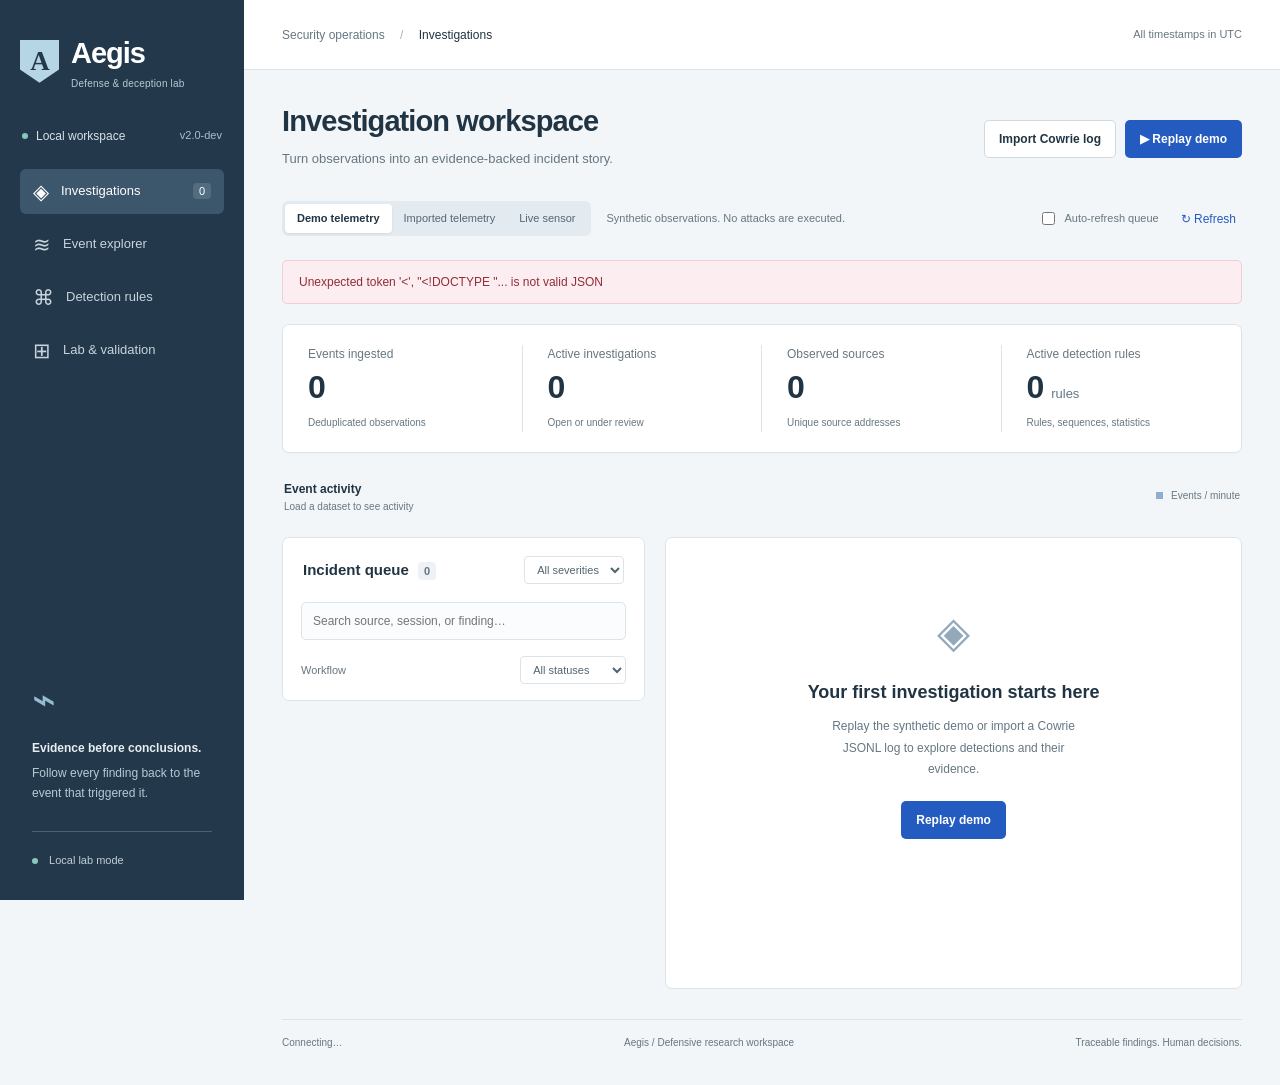
==== commit ebd43b06: "Aegis 2.0 phase 4: optional Isolation Forest anomaly scoring Off by default (ml_enabled false). Vers" ====
--- a/templates/index.html
+++ b/templates/index.html
@@ -32,7 +32,7 @@
       </section>
       <section id="view-events" class="view panel" hidden><div class="panel-heading"><div><h2>Event explorer</h2><p id="event-count"></p></div><input id="event-search" type="search" maxlength="200" placeholder="Search event data…" aria-label="Search events"></div><div class="table-scroll"><table><thead><tr><th>Timestamp (UTC)</th><th>Source / session</th><th>Event</th><th>Observation</th></tr></thead><tbody id="event-rows"></tbody></table></div><div class="pagination"><label>Per page <select id="page-size"><option>25</option><option selected>50</option><option>100</option></select></label><span id="page-info">Page 1 of 1</span><button id="prev-page" class="button secondary" disabled>Previous</button><button id="next-page" class="button secondary" disabled>Next</button></div></section>
       <section id="view-rules" class="view" hidden><div class="section-intro"><h2>Detection logic you can inspect</h2><p>Candidate ATT&CK mappings describe observed activity. Rule severity is a triage priority, not a probability.</p></div><div id="rule-list"></div></section>
-      <section id="view-lab" class="view" hidden><div class="lab-grid"><article class="panel lab-card"><span class="lab-icon">▷</span><h2>Repeatable validation</h2><p>The demo contains 18 synthetic events across five sessions: three expected to trigger rules and two expected to remain quiet.</p><button id="validate" class="button primary">Replay & evaluate</button><div id="evaluation"><p class="muted">Run the demo to inspect session-level results.</p></div></article><article class="panel lab-card"><span class="lab-icon">⌁</span><h2>Telemetry connection</h2><dl><dt>Format</dt><dd>Cowrie JSONL</dd><dt>Ingestion</dt><dd>File import (atomic) or live log collector (checkpointed)</dd><dt>Collector</dt><dd id="collector-status">Not configured</dd><dt>Storage</dt><dd id="storage-status">Checking…</dd><dt>Evidence chain</dt><dd id="chain-status">Not checked</dd><dt>Statistics</dt><dd id="stats-status">Not computed</dd><dt>AI analyst</dt><dd id="ai-status">Not configured</dd></dl><p>Import supports up to 5,000 lines and 2 MB per file. Invalid imports are rejected atomically; the live collector quarantines invalid lines and continues. Original records, including attempted passwords, are kept only as hash-chained raw evidence and are never displayed or exported.</p></article></div><article class="panel lab-card limits"><div class="panel-heading check-heading"><h2>Detection regression checks</h2><span id="check-summary" class="check-summary">Not run</span></div><p>Thresholds, time windows, source separation, and benign lookalikes. Synthetic checks validate logic; they do not establish field accuracy.</p><div id="check-results"></div></article><article class="panel lab-card limits"><div class="panel-heading check-heading"><h2>Statistical baselines</h2><span id="baseline-summary" class="check-summary">Not computed</span></div><p>Baselines use only this dataset's earlier data. Until a metric reaches its minimum sample, it raises nothing. Unusual is not malicious.</p><div id="baseline-results"></div></article><article class="panel lab-card limits"><h2>What this version can establish</h2><p>Aegis detects patterns in recorded honeypot activity. It does not establish production compromise, malware execution, or C2. The synthetic evaluation checks pipeline behavior; it does not measure real-world accuracy.</p><p>Reports are generated from rules by default. When a local model is configured, its draft is displayed separately for analyst review.</p></article></section>
+      <section id="view-lab" class="view" hidden><div class="lab-grid"><article class="panel lab-card"><span class="lab-icon">▷</span><h2>Repeatable validation</h2><p>The demo contains 18 synthetic events across five sessions: three expected to trigger rules and two expected to remain quiet.</p><button id="validate" class="button primary">Replay & evaluate</button><div id="evaluation"><p class="muted">Run the demo to inspect session-level results.</p></div></article><article class="panel lab-card"><span class="lab-icon">⌁</span><h2>Telemetry connection</h2><dl><dt>Format</dt><dd>Cowrie JSONL</dd><dt>Ingestion</dt><dd>File import (atomic) or live log collector (checkpointed)</dd><dt>Collector</dt><dd id="collector-status">Not configured</dd><dt>Storage</dt><dd id="storage-status">Checking…</dd><dt>Evidence chain</dt><dd id="chain-status">Not checked</dd><dt>Statistics</dt><dd id="stats-status">Not computed</dd><dt>ML scoring</dt><dd id="ml-status">Not checked</dd><dt>AI analyst</dt><dd id="ai-status">Not configured</dd></dl><p>Import supports up to 5,000 lines and 2 MB per file. Invalid imports are rejected atomically; the live collector quarantines invalid lines and continues. Original records, including attempted passwords, are kept only as hash-chained raw evidence and are never displayed or exported.</p></article></div><article class="panel lab-card limits"><div class="panel-heading check-heading"><h2>Detection regression checks</h2><span id="check-summary" class="check-summary">Not run</span></div><p>Thresholds, time windows, source separation, and benign lookalikes. Synthetic checks validate logic; they do not establish field accuracy.</p><div id="check-results"></div></article><article class="panel lab-card limits"><div class="panel-heading check-heading"><h2>Statistical baselines</h2><span id="baseline-summary" class="check-summary">Not computed</span></div><p>Baselines use only this dataset's earlier data. Until a metric reaches its minimum sample, it raises nothing. Unusual is not malicious.</p><div id="baseline-results"></div></article><article class="panel lab-card limits"><h2>What this version can establish</h2><p>Aegis detects patterns in recorded honeypot activity. It does not establish production compromise, malware execution, or C2. The synthetic evaluation checks pipeline behavior; it does not measure real-world accuracy.</p><p>Reports are generated from rules by default. When a local model is configured, its draft is displayed separately for analyst review.</p></article></section>
       <footer><span id="sync-status" role="status">Connecting…</span><span>Aegis / Defensive research workspace</span><span>Traceable findings. Human decisions.</span></footer>
     </div>
   </main>
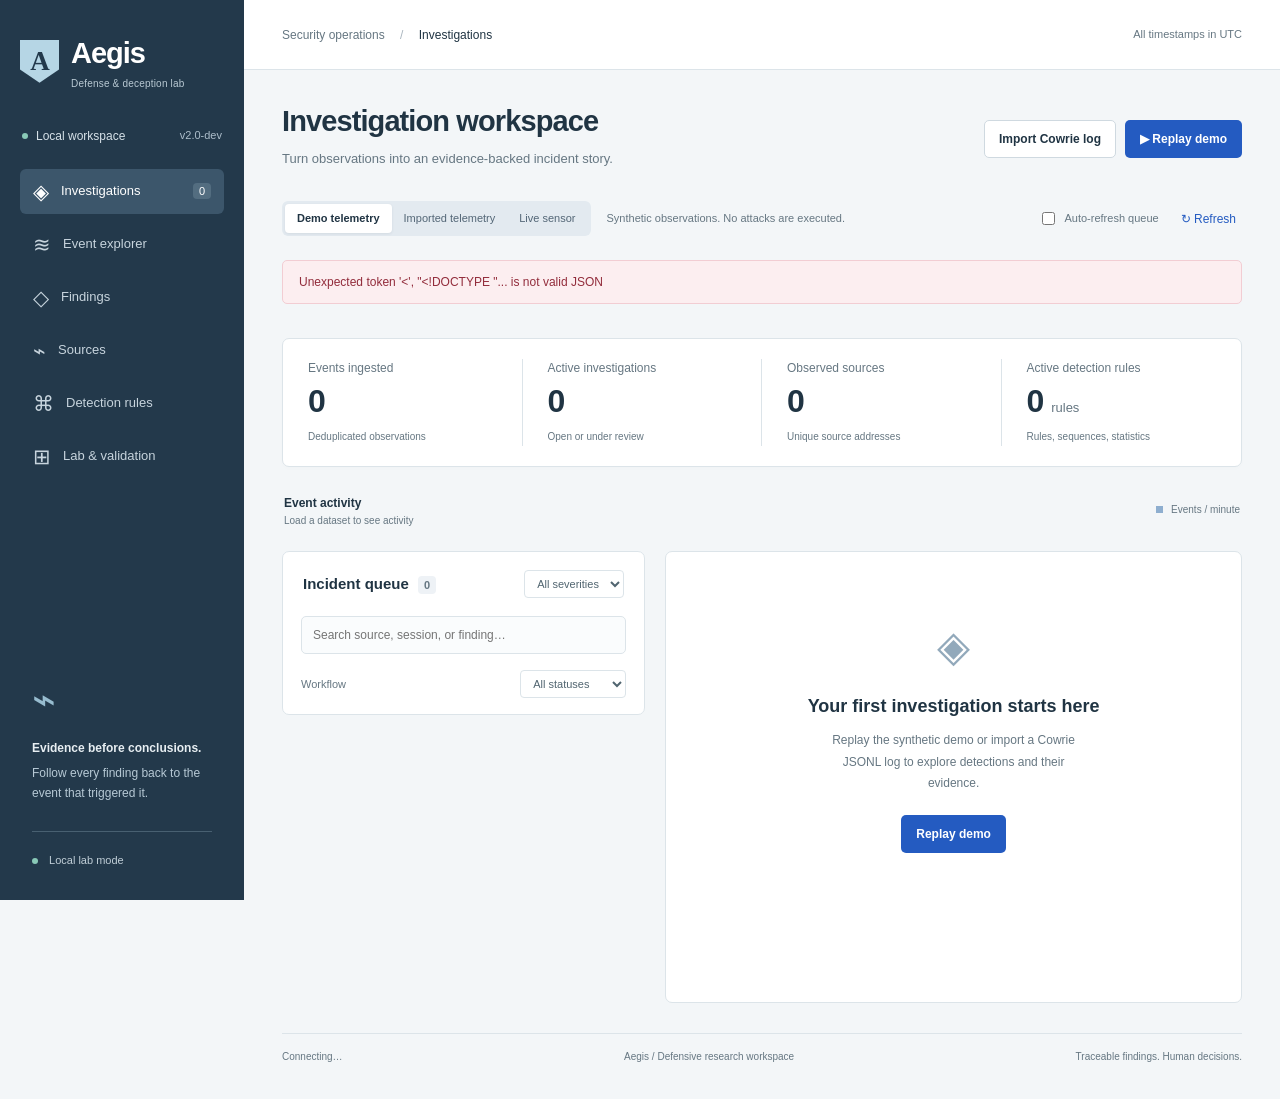
==== commit ce7cdb16: "Aegis 2.0 phase 5 (in progress): labels, provenance, safe exports, calibration - Analyst session lab" ====
--- a/templates/index.html
+++ b/templates/index.html
@@ -14,7 +14,7 @@
     <nav aria-label="Main navigation">
       <button class="nav-item active" data-view="incidents"><span aria-hidden="true">◈</span> Investigations <span id="nav-count" class="nav-count">0</span></button>
       <button class="nav-item" data-view="events"><span aria-hidden="true">≋</span> Event explorer</button>
-      <button class="nav-item" data-view="rules"><span aria-hidden="true">⌘</span> Detection rules</button>
+      <button class="nav-item" data-view="findings"><span aria-hidden="true">◇</span> Findings</button><button class="nav-item" data-view="sources"><span aria-hidden="true">⌁</span> Sources</button><button class="nav-item" data-view="rules"><span aria-hidden="true">⌘</span> Detection rules</button>
       <button class="nav-item" data-view="lab"><span aria-hidden="true">⊞</span> Lab & validation</button>
     </nav>
     <div class="sidebar-bottom"><div class="sensor-icon">⌁</div><strong>Evidence before conclusions.</strong><p>Follow every finding back to the event that triggered it.</p><div class="local-label"><span class="status-dot"></span> Local lab mode</div></div>
@@ -25,17 +25,36 @@
       <div class="page-heading"><div><h1 id="page-title" tabindex="-1">Investigation workspace</h1><p id="page-subtitle">Turn observations into an evidence-backed incident story.</p></div><div class="actions"><label class="button secondary" for="file-input">Import Cowrie log</label><input id="file-input" type="file" accept=".jsonl,.json,.log" class="file-input"><button id="replay" class="button primary">▶ Replay demo</button></div></div>
       <div class="dataset-bar"><div class="segmented" role="group" aria-label="Telemetry dataset"><button class="selected" data-source="demo">Demo telemetry</button><button data-source="imported">Imported telemetry</button><button data-source="live">Live sensor</button></div><span id="dataset-note">Synthetic observations. No attacks are executed.</span><label class="live-toggle"><input id="live-refresh" type="checkbox"> Auto-refresh queue</label><button id="refresh" class="text-button">↻ Refresh</button></div>
       <div id="notice" role="status" aria-live="polite" hidden></div>
-      <section class="metrics" aria-label="Dataset overview"><div><span>Events ingested</span><strong id="metric-events">0</strong><small>Deduplicated observations</small></div><div><span>Active investigations</span><strong id="metric-open">0</strong><small>Open or under review</small></div><div><span>Observed sources</span><strong id="metric-sources">0</strong><small>Unique source addresses</small></div><div><span>Active detection rules</span><strong id="metric-rules">0 <em>rules</em></strong><small>Rules, sequences, statistics</small></div></section>
+      <div id="detection-strip" class="detection-strip" aria-label="Active findings by engine"></div><section class="metrics" aria-label="Dataset overview"><div><span>Events ingested</span><strong id="metric-events">0</strong><small>Deduplicated observations</small></div><div><span>Active investigations</span><strong id="metric-open">0</strong><small>Open or under review</small></div><div><span>Observed sources</span><strong id="metric-sources">0</strong><small>Unique source addresses</small></div><div><span>Active detection rules</span><strong id="metric-rules">0 <em>rules</em></strong><small>Rules, sequences, statistics</small></div></section>
       <section id="view-incidents" class="view">
         <div class="activity-strip"><div><strong>Event activity</strong><small id="activity-label">Load a dataset to see activity</small></div><div id="activity" aria-label="Events per minute"></div><span class="legend"><i></i> Events / minute</span></div>
         <div class="investigation-layout"><section class="queue panel"><div class="panel-heading"><h2>Incident queue <span id="incident-count">0</span></h2><select id="severity" aria-label="Filter severity"><option value="all">All severities</option><option value="high">High</option><option value="medium">Medium</option><option value="low">Low</option></select></div><div class="search-wrap"><input id="incident-search" type="search" placeholder="Search source, session, or finding…" aria-label="Search incidents"></div><div class="queue-filter"><label for="workflow-filter">Workflow</label><select id="workflow-filter"><option value="all">All statuses</option><option value="open">Open</option><option value="investigating">Investigating</option><option value="resolved">Resolved</option><option value="false_positive">False positive</option></select></div><div id="incident-list"></div></section><section id="incident-detail" class="detail panel" aria-label="Incident detail"><div class="empty"><span class="empty-symbol">◈</span><h2>Your first investigation starts here</h2><p>Replay the synthetic demo or import a Cowrie JSONL log to explore detections and their evidence.</p><button class="button primary" id="empty-replay">Replay demo</button></div></section></div>
       </section>
-      <section id="view-events" class="view panel" hidden><div class="panel-heading"><div><h2>Event explorer</h2><p id="event-count"></p></div><input id="event-search" type="search" maxlength="200" placeholder="Search event data…" aria-label="Search events"></div><div class="table-scroll"><table><thead><tr><th>Timestamp (UTC)</th><th>Source / session</th><th>Event</th><th>Observation</th></tr></thead><tbody id="event-rows"></tbody></table></div><div class="pagination"><label>Per page <select id="page-size"><option>25</option><option selected>50</option><option>100</option></select></label><span id="page-info">Page 1 of 1</span><button id="prev-page" class="button secondary" disabled>Previous</button><button id="next-page" class="button secondary" disabled>Next</button></div></section>
+      <section id="view-events" class="view panel" hidden><div class="panel-heading"><div><h2>Event explorer</h2><p id="event-count"></p></div><input id="event-search" type="search" maxlength="200" placeholder="Search event data…" aria-label="Search events"></div>
+<form id="event-filters" class="filter-bar" aria-label="Event filters">
+<select id="filter-type" aria-label="Event type"><option value="">All event types</option><option value="auth_failure">Authentication failed</option><option value="auth_success">Login accepted</option><option value="command">Shell input</option><option value="command_failed">Command failed</option><option value="file_download">File download</option><option value="file_download_failed">Download failed</option><option value="file_upload">File upload</option><option value="session_start">Session start</option><option value="session_end">Session end</option><option value="client_version">Client version</option><option value="client_kex">Key exchange</option><option value="tunnel_request">Tunnel request</option><option value="other">Other</option></select>
+<input id="filter-session" maxlength="200" placeholder="Session" aria-label="Session">
+<input id="filter-sensor" maxlength="200" placeholder="Sensor" aria-label="Sensor">
+<input id="filter-src" maxlength="200" placeholder="Source address" aria-label="Source address">
+<label>From (UTC) <input id="filter-since" type="datetime-local" step="1"></label>
+<label>To (UTC) <input id="filter-until" type="datetime-local" step="1"></label>
+<button class="button secondary" type="submit">Apply</button>
+<button class="text-button" type="reset" id="clear-filters">Clear</button>
+<a id="export-csv" class="button secondary" href="#">Export CSV ↓</a>
+</form><div class="table-scroll"><table><thead><tr><th>Timestamp (UTC)</th><th>Source / session</th><th>Event</th><th>Observation</th></tr></thead><tbody id="event-rows"></tbody></table></div><div class="pagination"><label>Per page <select id="page-size"><option>25</option><option selected>50</option><option>100</option></select></label><span id="page-info">Page 1 of 1</span><button id="prev-page" class="button secondary" disabled>Previous</button><button id="next-page" class="button secondary" disabled>Next</button></div></section>
       <section id="view-rules" class="view" hidden><div class="section-intro"><h2>Detection logic you can inspect</h2><p>Candidate ATT&CK mappings describe observed activity. Rule severity is a triage priority, not a probability.</p></div><div id="rule-list"></div></section>
-      <section id="view-lab" class="view" hidden><div class="lab-grid"><article class="panel lab-card"><span class="lab-icon">▷</span><h2>Repeatable validation</h2><p>The demo contains 18 synthetic events across five sessions: three expected to trigger rules and two expected to remain quiet.</p><button id="validate" class="button primary">Replay & evaluate</button><div id="evaluation"><p class="muted">Run the demo to inspect session-level results.</p></div></article><article class="panel lab-card"><span class="lab-icon">⌁</span><h2>Telemetry connection</h2><dl><dt>Format</dt><dd>Cowrie JSONL</dd><dt>Ingestion</dt><dd>File import (atomic) or live log collector (checkpointed)</dd><dt>Collector</dt><dd id="collector-status">Not configured</dd><dt>Storage</dt><dd id="storage-status">Checking…</dd><dt>Evidence chain</dt><dd id="chain-status">Not checked</dd><dt>Statistics</dt><dd id="stats-status">Not computed</dd><dt>ML scoring</dt><dd id="ml-status">Not checked</dd><dt>AI analyst</dt><dd id="ai-status">Not configured</dd></dl><p>Import supports up to 5,000 lines and 2 MB per file. Invalid imports are rejected atomically; the live collector quarantines invalid lines and continues. Original records, including attempted passwords, are kept only as hash-chained raw evidence and are never displayed or exported.</p></article></div><article class="panel lab-card limits"><div class="panel-heading check-heading"><h2>Detection regression checks</h2><span id="check-summary" class="check-summary">Not run</span></div><p>Thresholds, time windows, source separation, and benign lookalikes. Synthetic checks validate logic; they do not establish field accuracy.</p><div id="check-results"></div></article><article class="panel lab-card limits"><div class="panel-heading check-heading"><h2>Statistical baselines</h2><span id="baseline-summary" class="check-summary">Not computed</span></div><p>Baselines use only this dataset's earlier data. Until a metric reaches its minimum sample, it raises nothing. Unusual is not malicious.</p><div id="baseline-results"></div></article><article class="panel lab-card limits"><h2>What this version can establish</h2><p>Aegis detects patterns in recorded honeypot activity. It does not establish production compromise, malware execution, or C2. The synthetic evaluation checks pipeline behavior; it does not measure real-world accuracy.</p><p>Reports are generated from rules by default. When a local model is configured, its draft is displayed separately for analyst review.</p></article></section>
+      <section id="view-findings" class="view panel" hidden><div class="panel-heading"><div><h2>Findings</h2><p id="finding-count"></p></div>
+<div class="filter-inline"><select id="finding-engine" aria-label="Engine"><option value="">All engines</option><option value="rule">Rules</option><option value="sequence">Sequences</option><option value="statistical">Statistics</option><option value="ml">ML</option></select>
+<select id="finding-status" aria-label="Finding status"><option value="active">Active</option><option value="superseded">Superseded</option></select></div></div>
+<div id="finding-list"></div><div class="pagination"><span id="finding-page-info">Page 1 of 1</span><button id="finding-prev" class="button secondary" disabled>Previous</button><button id="finding-next" class="button secondary" disabled>Next</button></div></section>
+<section id="view-sources" class="view" hidden><p class="muted sources-note">Ingestion sources across all datasets. Lag is time since the newest event; quarantined lines show metadata only.</p><div id="source-list" class="source-grid"></div></section>
+<section id="view-lab" class="view" hidden><div class="lab-grid"><article class="panel lab-card"><span class="lab-icon">▷</span><h2>Repeatable validation</h2><p>The demo contains 18 synthetic events across five sessions: three expected to trigger rules and two expected to remain quiet.</p><button id="validate" class="button primary">Replay & evaluate</button><div id="evaluation"><p class="muted">Run the demo to inspect session-level results.</p></div></article><article class="panel lab-card"><span class="lab-icon">⌁</span><h2>Telemetry connection</h2><dl><dt>Format</dt><dd>Cowrie JSONL</dd><dt>Ingestion</dt><dd>File import (atomic) or live log collector (checkpointed)</dd><dt>Collector</dt><dd id="collector-status">Not configured</dd><dt>Storage</dt><dd id="storage-status">Checking…</dd><dt>Evidence chain</dt><dd id="chain-status">Not checked</dd><dt>Statistics</dt><dd id="stats-status">Not computed</dd><dt>ML scoring</dt><dd id="ml-status">Not checked</dd><dt>AI analyst</dt><dd id="ai-status">Not configured</dd></dl><p>Import supports up to 5,000 lines and 2 MB per file. Invalid imports are rejected atomically; the live collector quarantines invalid lines and continues. Original records, including attempted passwords, are kept only as hash-chained raw evidence and are never displayed or exported.</p></article></div><article class="panel lab-card limits"><div class="panel-heading check-heading"><h2>Detection regression checks</h2><span id="check-summary" class="check-summary">Not run</span></div><p>Thresholds, time windows, source separation, and benign lookalikes. Synthetic checks validate logic; they do not establish field accuracy.</p><div id="check-results"></div></article><article class="panel lab-card limits"><div class="panel-heading check-heading"><h2>Statistical baselines</h2><span id="baseline-summary" class="check-summary">Not computed</span></div><p>Baselines use only this dataset's earlier data. Until a metric reaches its minimum sample, it raises nothing. Unusual is not malicious.</p><div id="baseline-results"></div></article><article class="panel lab-card limits"><h2>What this version can establish</h2><p>Aegis detects patterns in recorded honeypot activity. It does not establish production compromise, malware execution, or C2. The synthetic evaluation checks pipeline behavior; it does not measure real-world accuracy.</p><p>Reports are generated from rules by default. When a local model is configured, its draft is displayed separately for analyst review.</p></article></section>
       <footer><span id="sync-status" role="status">Connecting…</span><span>Aegis / Defensive research workspace</span><span>Traceable findings. Human decisions.</span></footer>
     </div>
   </main>
-<dialog id="event-dialog" aria-labelledby="event-dialog-title"><div class="panel-heading"><h2 id="event-dialog-title">Event evidence</h2><button id="close-event" class="button secondary">Close</button></div><p class="dialog-caption">Normalized observation retained by Aegis. Fields excluded at ingestion are not included.</p><pre id="event-json"></pre></dialog>
+<dialog id="event-dialog" aria-labelledby="event-dialog-title"><div class="panel-heading"><h2 id="event-dialog-title">Event evidence</h2><button id="close-event" class="button secondary">Close</button></div><p class="dialog-caption">Normalized observation retained by Aegis. Fields excluded at ingestion are not included.</p><pre id="event-json"></pre>
+<div class="dialog-actions"><button id="open-session" class="button secondary">Open session</button><button id="show-original" class="button secondary">Show original record (passwords masked)</button></div>
+<div id="event-provenance"></div><pre id="event-original" hidden></pre></dialog>
+<dialog id="session-dialog" aria-labelledby="session-title"><div class="panel-heading"><h2 id="session-title">Session</h2><button id="close-session" class="button secondary">Close</button></div><div id="session-body"></div></dialog>
 </body>
 </html>
--- a/static/style.css
+++ b/static/style.css
@@ -1434,3 +1434,188 @@
   background:#f4f1ea;
   color:#6b5a3e
 }
+
+/* Phase 5: investigation views */
+.detection-strip {
+  display:flex;
+  flex-wrap:wrap;
+  align-items:center;
+  gap:8px;
+  margin:0 0 14px;
+  font-size:11px;
+  color:var(--muted)
+}
+.strip-item {
+  border:1px solid var(--line);
+  background:white;
+  border-radius:12px;
+  padding:3px 10px;
+  font:inherit;
+  color:#34495a;
+  cursor:pointer
+}
+.strip-item strong {
+  font-size:12px
+}
+.strip-note {
+  margin-left:auto
+}
+.filter-bar {
+  display:flex;
+  flex-wrap:wrap;
+  gap:8px;
+  align-items:center;
+  padding:0 18px 14px;
+  font-size:11px
+}
+.filter-bar input, .filter-bar select, .filter-inline select {
+  font:inherit;
+  font-size:11px;
+  padding:6px 8px;
+  border:1px solid var(--line);
+  border-radius:4px;
+  background:white;
+  max-width:100%
+}
+.filter-bar label {
+  display:flex;
+  gap:6px;
+  align-items:center;
+  color:var(--muted)
+}
+.filter-inline {
+  display:flex;
+  gap:8px;
+  flex-wrap:wrap
+}
+.session-link {
+  font:inherit;
+  font-size:inherit;
+  color:#466f96;
+  background:none;
+  border:0;
+  padding:0;
+  cursor:pointer;
+  text-decoration:underline dotted
+}
+.dialog-actions {
+  display:flex;
+  gap:8px;
+  flex-wrap:wrap;
+  margin:10px 0
+}
+.provenance {
+  display:grid;
+  grid-template-columns:max-content 1fr;
+  gap:4px 12px;
+  font-size:11px;
+  margin:6px 0 12px
+}
+.provenance dt {
+  color:var(--muted)
+}
+.provenance dd, .mono {
+  word-break:break-all
+}
+#event-original {
+  border-left:2px solid #b9a36b
+}
+#session-dialog {
+  width:min(900px, calc(100vw - 32px))
+}
+.session-meta {
+  display:flex;
+  flex-wrap:wrap;
+  gap:16px;
+  font-size:11px;
+  color:var(--muted);
+  margin-bottom:12px
+}
+.label-box {
+  background:#f5f8fb;
+  border-radius:6px;
+  padding:12px 14px;
+  margin:10px 0
+}
+.label-hint {
+  font-size:11px;
+  line-height:1.6;
+  color:#34495a
+}
+.label-choice, .label-types {
+  display:flex;
+  flex-wrap:wrap;
+  gap:6px 16px;
+  font-size:11px;
+  margin:8px 0
+}
+#label-form input[name="note"] {
+  width:100%;
+  font:inherit;
+  font-size:11px;
+  padding:6px 8px;
+  border:1px solid var(--line);
+  border-radius:4px;
+  box-sizing:border-box
+}
+.history {
+  font-size:10px;
+  color:var(--muted);
+  padding-left:16px;
+  line-height:1.7
+}
+.finding-row {
+  display:flex;
+  flex-wrap:wrap;
+  align-items:center;
+  gap:8px;
+  font-size:11px;
+  margin:6px 0
+}
+.finding-top {
+  display:flex;
+  flex-wrap:wrap;
+  align-items:center;
+  gap:8px
+}
+.finding-top .incident-time {
+  margin-left:auto
+}
+.finding.statistical, .finding.ml {
+  border-left-color:#b9a36b;
+  background:#fbfaf6
+}
+.finding-limit {
+  color:var(--muted);
+  font-size:10px
+}
+#finding-list {
+  padding:0 18px
+}
+.sources-note {
+  font-size:11px;
+  margin:0 0 12px
+}
+.source-grid {
+  display:grid;
+  grid-template-columns:repeat(auto-fit, minmax(min(100%, 360px), 1fr));
+  gap:14px
+}
+.source-card dl {
+  display:grid;
+  grid-template-columns:max-content 1fr;
+  gap:5px 12px;
+  font-size:11px;
+  padding:0 18px 14px;
+  margin:0
+}
+.source-card dt {
+  color:var(--muted)
+}
+.source-card dd {
+  margin:0;
+  word-break:break-word
+}
+.source-card .section-label, .source-card .history {
+  padding:0 18px
+}
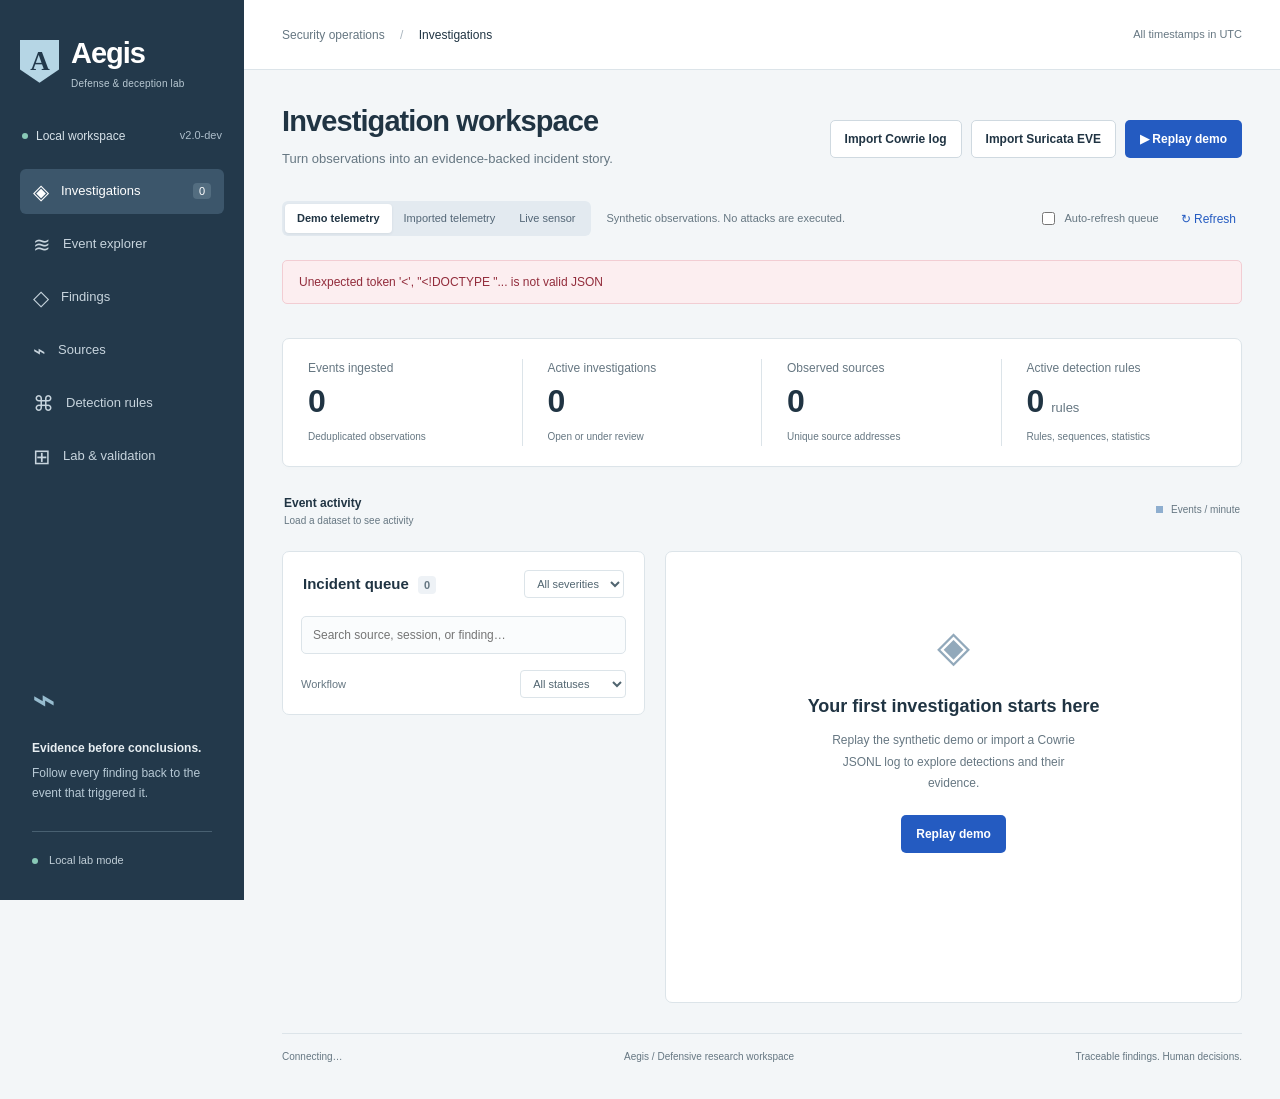
==== commit b53417bc: "Aegis 2.0 phase 6: read-only Suricata EVE adapter and grounded AI drafts - Suricata EVE alerts mappe" ====
--- a/templates/index.html
+++ b/templates/index.html
@@ -22,7 +22,7 @@
   <main>
     <header class="topbar"><span>Security operations <span class="slash">/</span> <strong id="breadcrumb">Investigations</strong></span><span class="timezone">All timestamps in UTC</span></header>
     <div class="page">
-      <div class="page-heading"><div><h1 id="page-title" tabindex="-1">Investigation workspace</h1><p id="page-subtitle">Turn observations into an evidence-backed incident story.</p></div><div class="actions"><label class="button secondary" for="file-input">Import Cowrie log</label><input id="file-input" type="file" accept=".jsonl,.json,.log" class="file-input"><button id="replay" class="button primary">▶ Replay demo</button></div></div>
+      <div class="page-heading"><div><h1 id="page-title" tabindex="-1">Investigation workspace</h1><p id="page-subtitle">Turn observations into an evidence-backed incident story.</p></div><div class="actions"><label class="button secondary" for="file-input">Import Cowrie log</label><input id="file-input" type="file" accept=".jsonl,.json,.log" class="file-input"><label class="button secondary" for="eve-input" title="Read-only import of Suricata EVE alerts">Import Suricata EVE</label><input id="eve-input" type="file" accept=".json,.jsonl" class="file-input"><button id="replay" class="button primary">▶ Replay demo</button></div></div>
       <div class="dataset-bar"><div class="segmented" role="group" aria-label="Telemetry dataset"><button class="selected" data-source="demo">Demo telemetry</button><button data-source="imported">Imported telemetry</button><button data-source="live">Live sensor</button></div><span id="dataset-note">Synthetic observations. No attacks are executed.</span><label class="live-toggle"><input id="live-refresh" type="checkbox"> Auto-refresh queue</label><button id="refresh" class="text-button">↻ Refresh</button></div>
       <div id="notice" role="status" aria-live="polite" hidden></div>
       <div id="detection-strip" class="detection-strip" aria-label="Active findings by engine"></div><section class="metrics" aria-label="Dataset overview"><div><span>Events ingested</span><strong id="metric-events">0</strong><small>Deduplicated observations</small></div><div><span>Active investigations</span><strong id="metric-open">0</strong><small>Open or under review</small></div><div><span>Observed sources</span><strong id="metric-sources">0</strong><small>Unique source addresses</small></div><div><span>Active detection rules</span><strong id="metric-rules">0 <em>rules</em></strong><small>Rules, sequences, statistics</small></div></section>
--- a/static/style.css
+++ b/static/style.css
@@ -1619,3 +1619,35 @@
 .source-card .section-label, .source-card .history {
   padding:0 18px
 }
+#session-body {
+  padding:0 20px 20px
+}
+.finding-links .session-link, .finding-links .text-button, .finding-row .text-button {
+  font-size:10px
+}
+
+.ai-check {
+  font-size:11px;
+  line-height:1.6;
+  border-radius:5px;
+  padding:8px 12px;
+  background:#fbf3e4;
+  color:#6b5a3e
+}
+.ai-check.grounded {
+  background:#edf6f1;
+  color:#32644f
+}
+.ai-check.unverified {
+  background:#fbeaea;
+  color:#8a2f2f
+}
+.page-heading .actions {
+  flex-wrap:wrap;
+  justify-content:flex-end
+}
+@media (max-width: 640px) {
+  .page-heading .actions {
+    justify-content:flex-start
+  }
+}
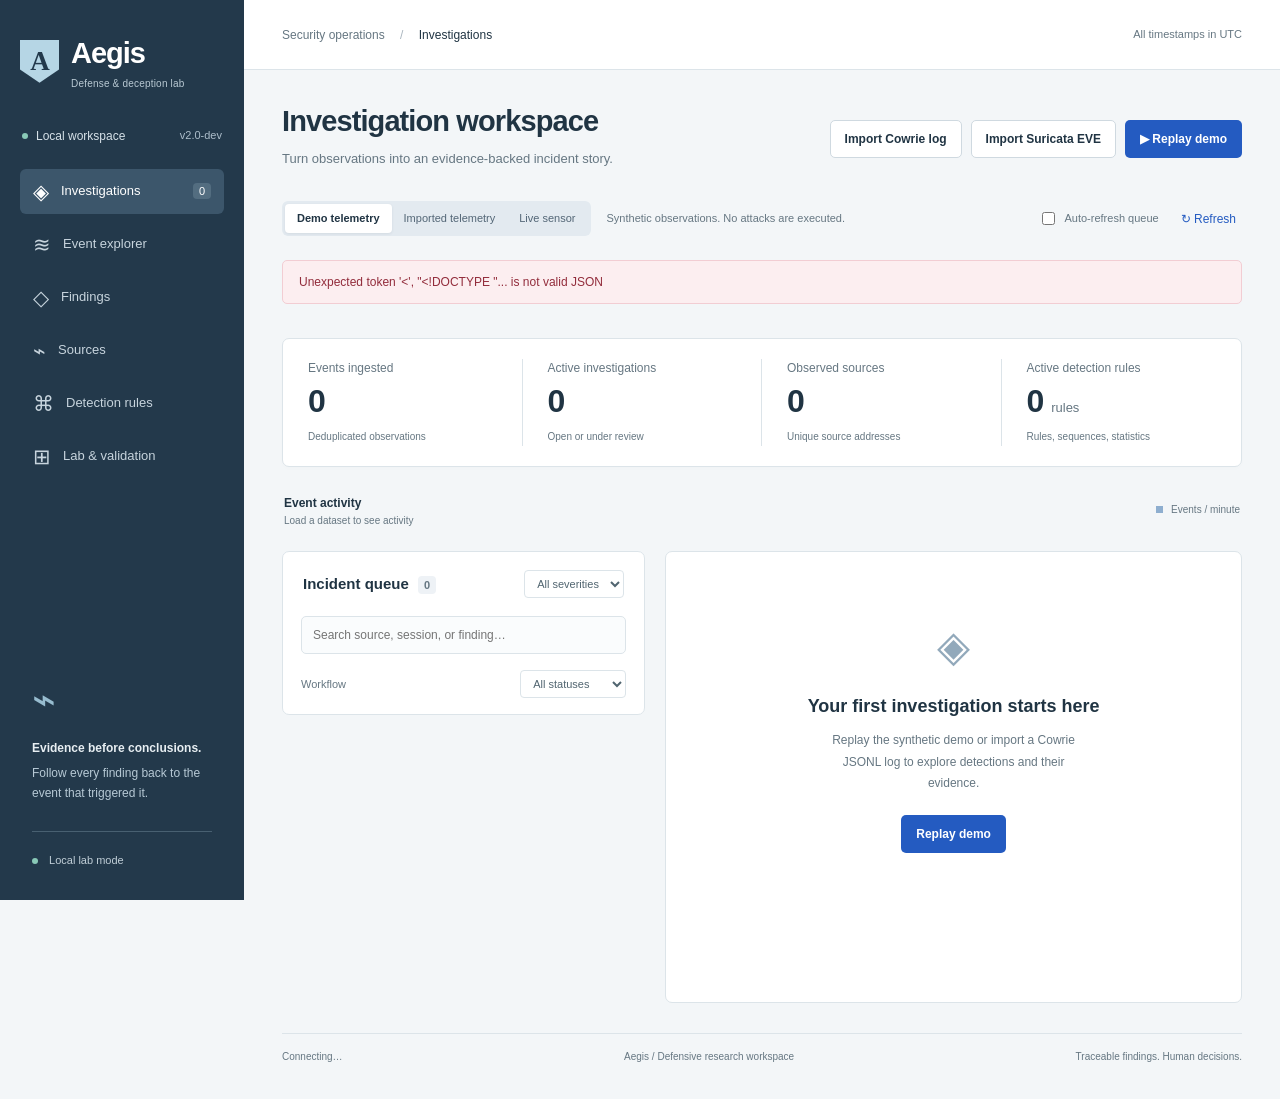
==== commit aaa5827e: "Aegis 2.0 phase 7a: authentication, roles, audited settings, rate limits - Local accounts with Werkz" ====
--- a/templates/index.html
+++ b/templates/index.html
@@ -17,7 +17,7 @@
       <button class="nav-item" data-view="findings"><span aria-hidden="true">◇</span> Findings</button><button class="nav-item" data-view="sources"><span aria-hidden="true">⌁</span> Sources</button><button class="nav-item" data-view="rules"><span aria-hidden="true">⌘</span> Detection rules</button>
       <button class="nav-item" data-view="lab"><span aria-hidden="true">⊞</span> Lab & validation</button>
     </nav>
-    <div class="sidebar-bottom"><div class="sensor-icon">⌁</div><strong>Evidence before conclusions.</strong><p>Follow every finding back to the event that triggered it.</p><div class="local-label"><span class="status-dot"></span> Local lab mode</div></div>
+    <div class="sidebar-bottom"><div class="sensor-icon">⌁</div><strong>Evidence before conclusions.</strong><p>Follow every finding back to the event that triggered it.</p><div class="local-label"><span class="status-dot"></span> <span id="who">Local lab mode</span> <button id="logout" class="text-button" hidden>Sign out</button></div></div>
   </aside>
   <main>
     <header class="topbar"><span>Security operations <span class="slash">/</span> <strong id="breadcrumb">Investigations</strong></span><span class="timezone">All timestamps in UTC</span></header>
--- a/static/style.css
+++ b/static/style.css
@@ -1651,3 +1651,38 @@
     justify-content:flex-start
   }
 }
+
+.login-page {
+  display:grid;
+  place-items:center;
+  min-height:100vh;
+  padding:16px;
+  box-sizing:border-box
+}
+.login-card {
+  width:min(380px, 100%);
+  padding:28px
+}
+.login-card .brand {
+  color:inherit;
+  margin-bottom:18px
+}
+#login-form {
+  display:grid;
+  gap:8px;
+  margin-top:14px
+}
+#login-form input {
+  font:inherit;
+  padding:9px 10px;
+  border:1px solid var(--line);
+  border-radius:4px
+}
+#login-form button {
+  margin-top:8px;
+  justify-content:center
+}
+#login-error {
+  color:#8a2f2f;
+  font-size:12px
+}
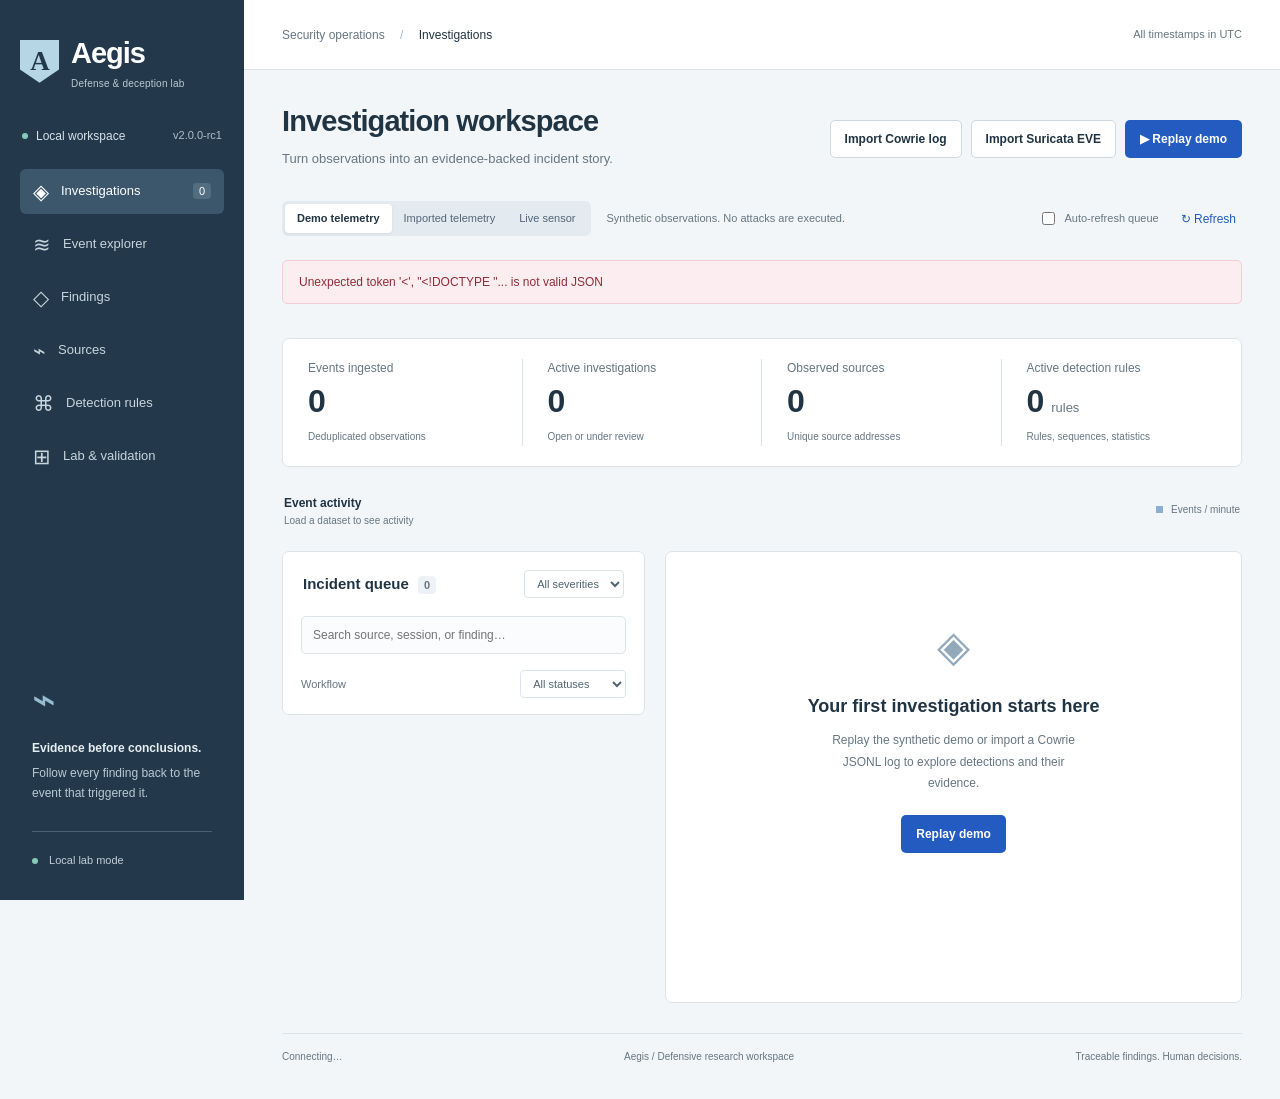
==== commit 9d922d81: "Aegis 2.0.0-rc1: load test, rollback rehearsal, runbook, gate review - python -m aegis.loadtest: 50," ====
--- a/templates/index.html
+++ b/templates/index.html
@@ -10,7 +10,7 @@
   <a class="skip-link" href="#page-title">Skip to workspace</a>
   <aside class="sidebar">
     <a class="brand" href="/" aria-label="Aegis home"><span class="brand-mark">A</span><span>Aegis<small>Defense & deception lab</small></span></a>
-    <div class="workspace"><span class="status-dot"></span> Local workspace <span class="version" title="Aegis 2.0 in development: release gates are still open">v2.0-dev</span></div>
+    <div class="workspace"><span class="status-dot"></span> Local workspace <span class="version" title="Release candidate: one specification release gate (independent labeled evaluation) is open">v2.0.0-rc1</span></div>
     <nav aria-label="Main navigation">
       <button class="nav-item active" data-view="incidents"><span aria-hidden="true">◈</span> Investigations <span id="nav-count" class="nav-count">0</span></button>
       <button class="nav-item" data-view="events"><span aria-hidden="true">≋</span> Event explorer</button>
